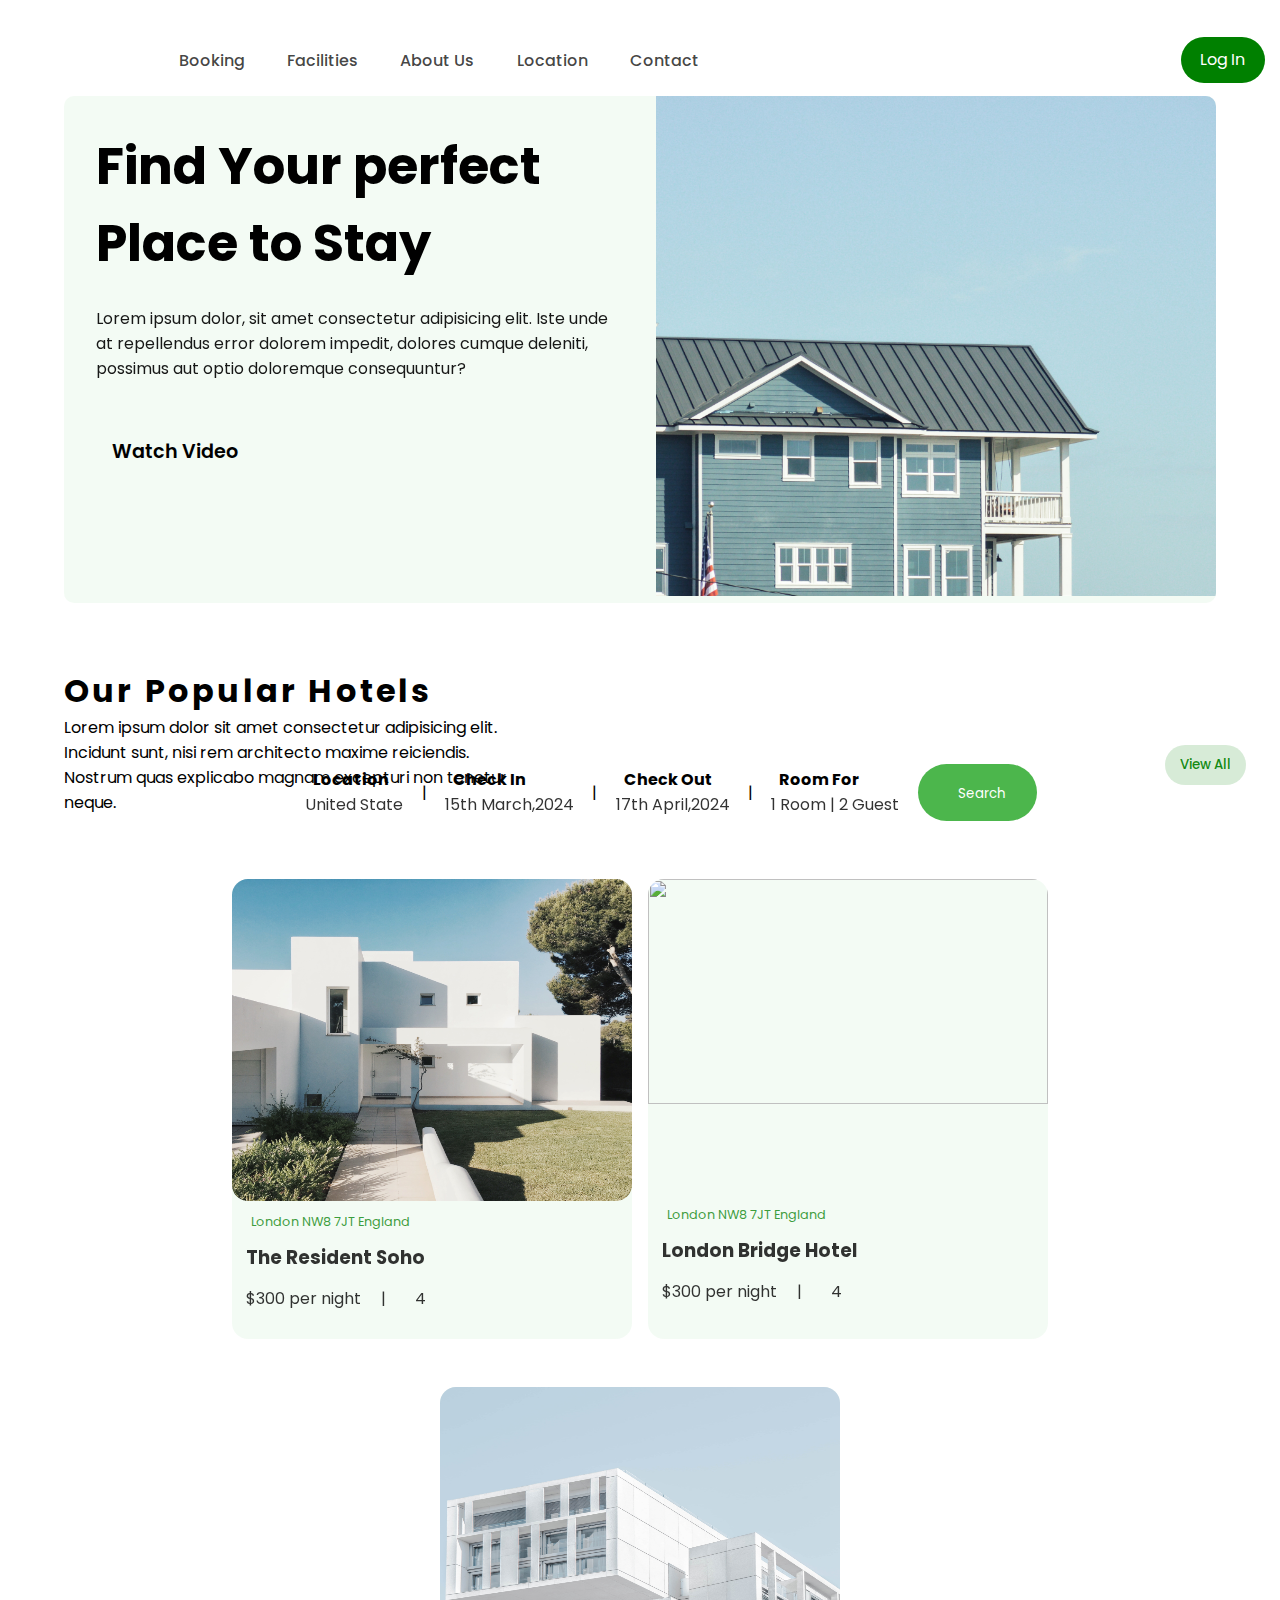
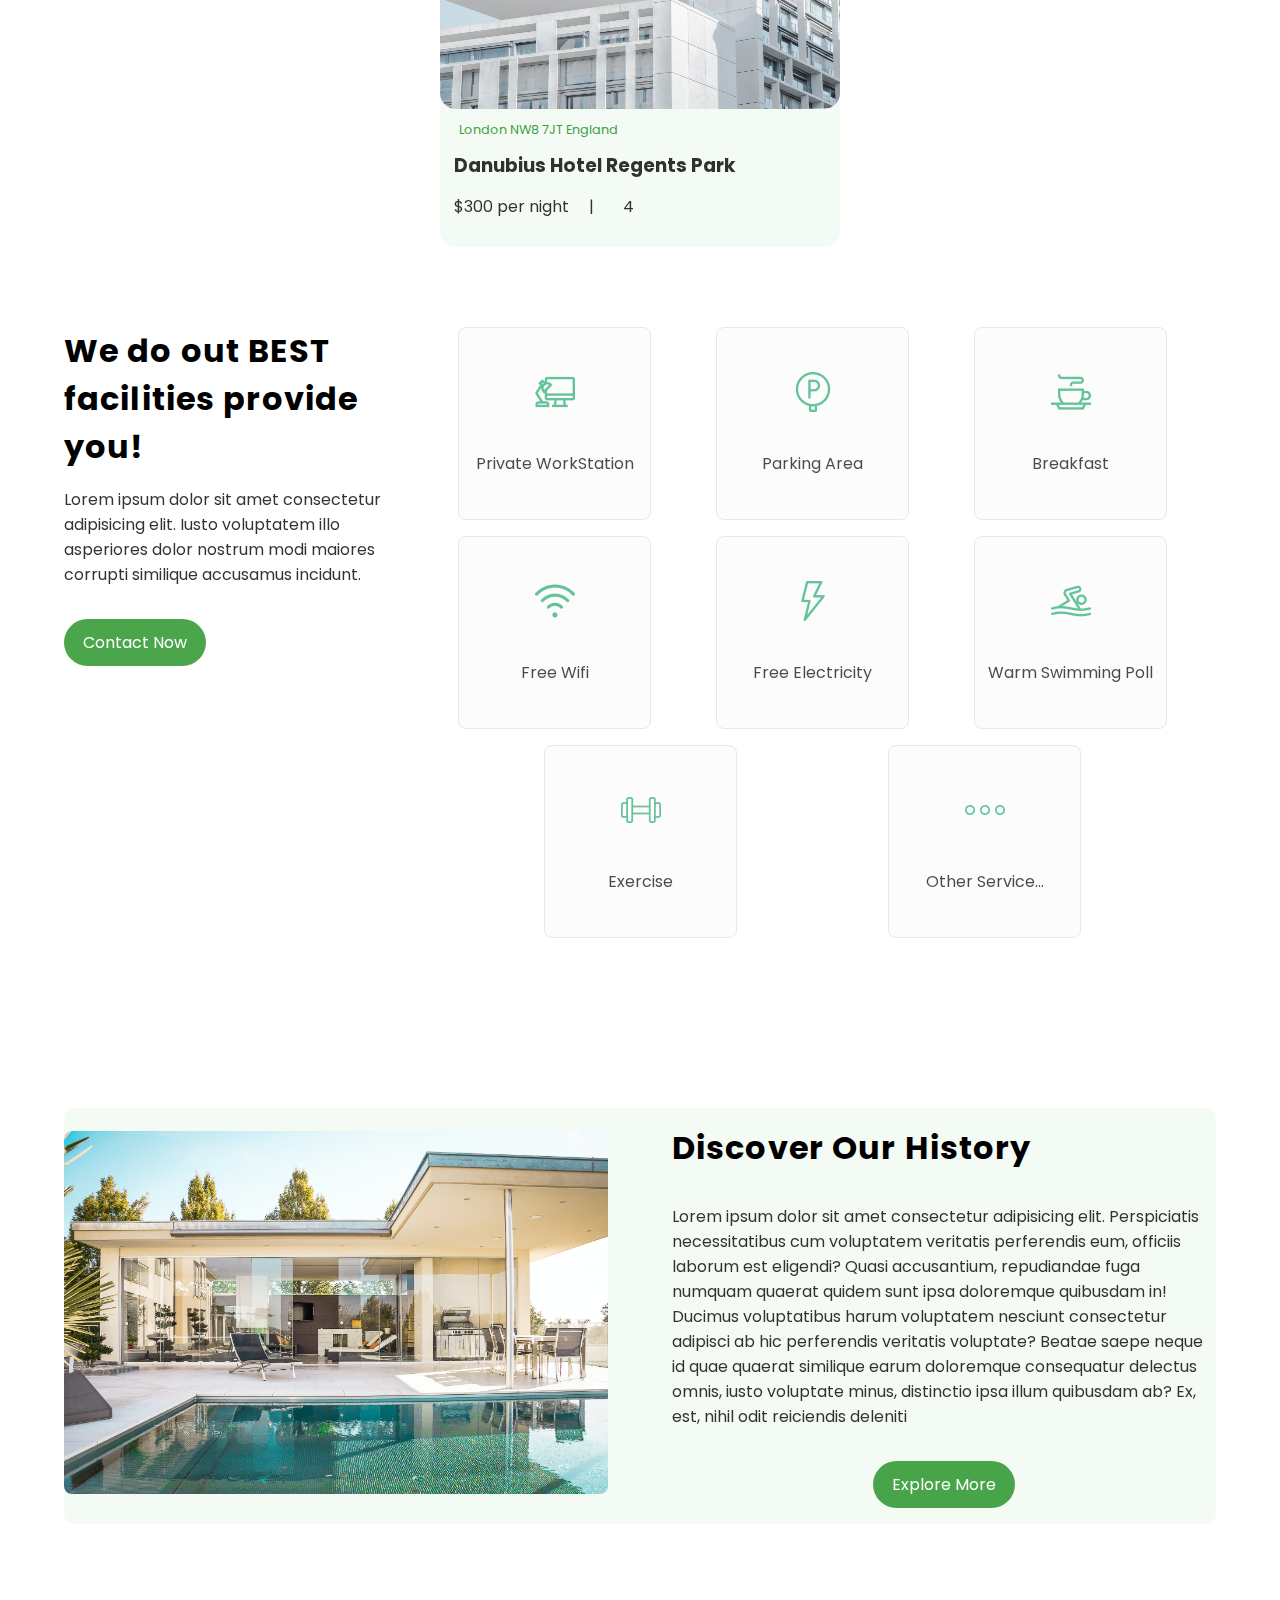
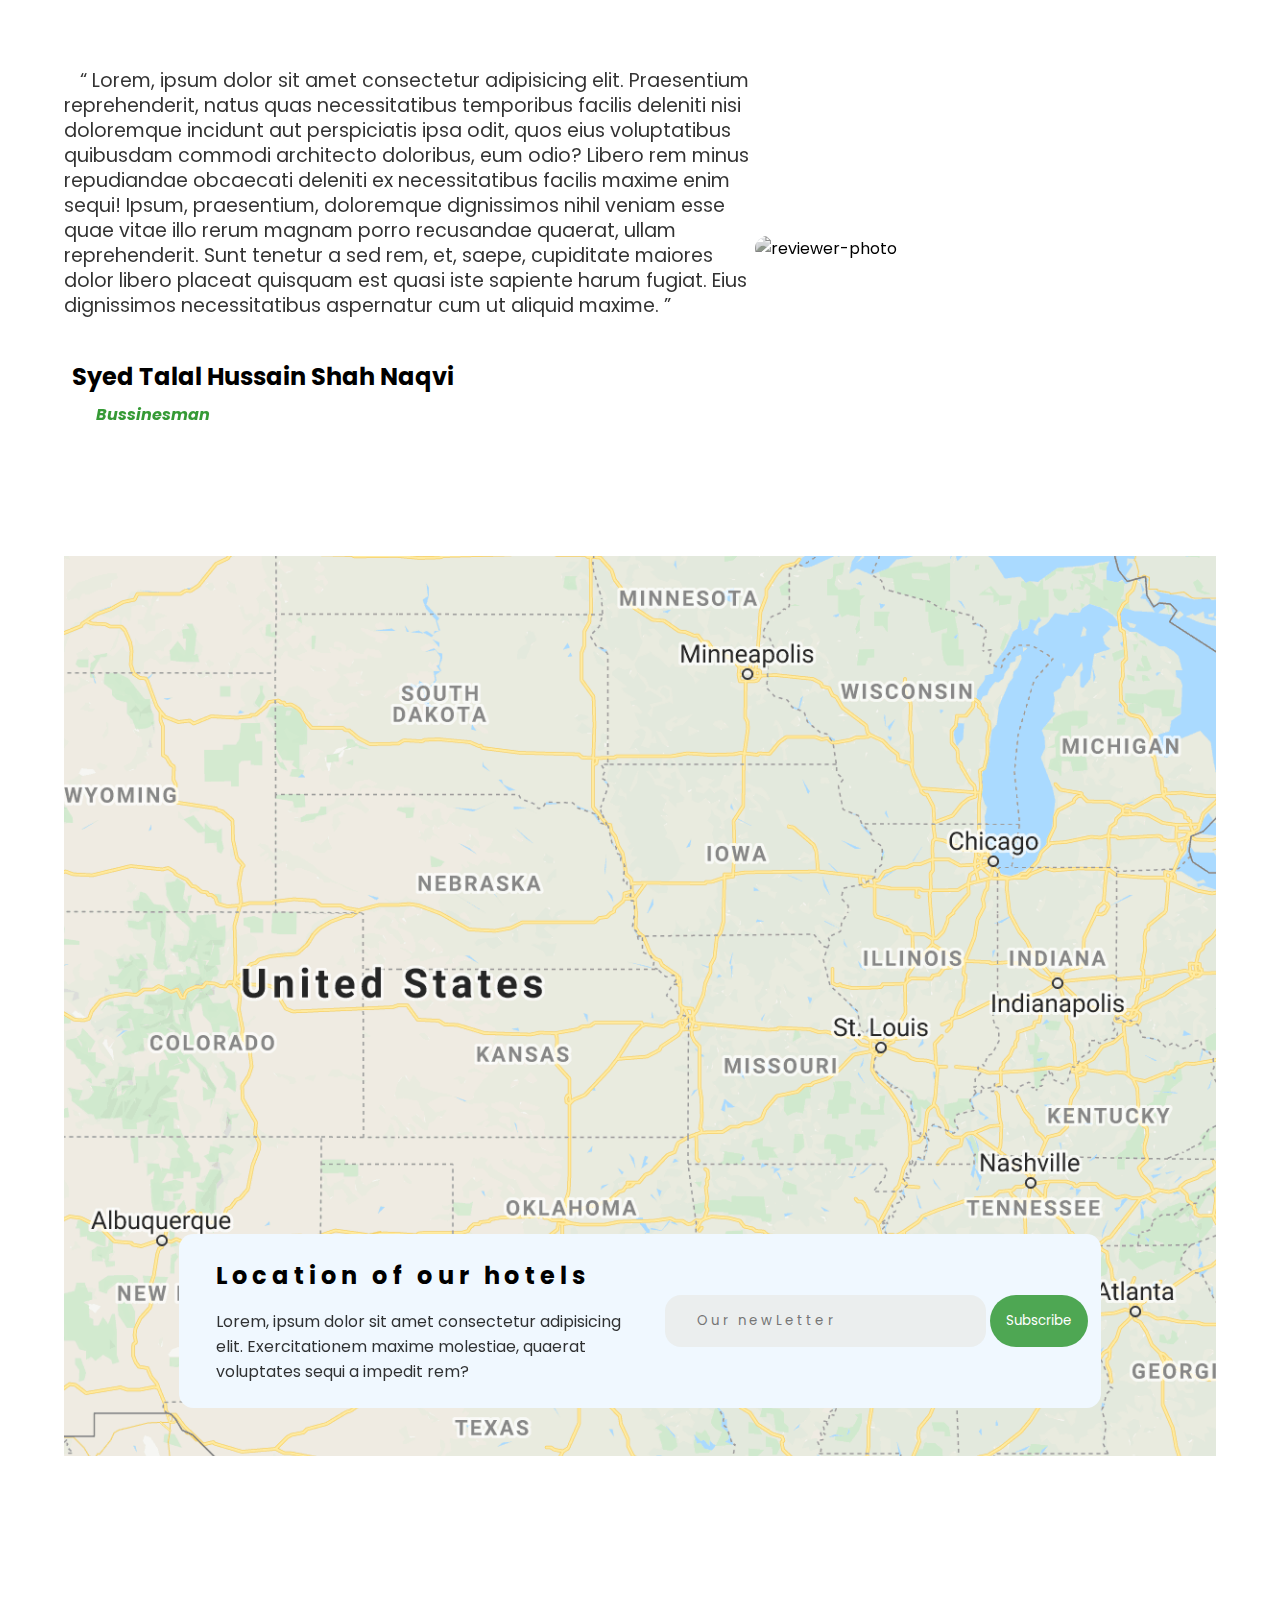
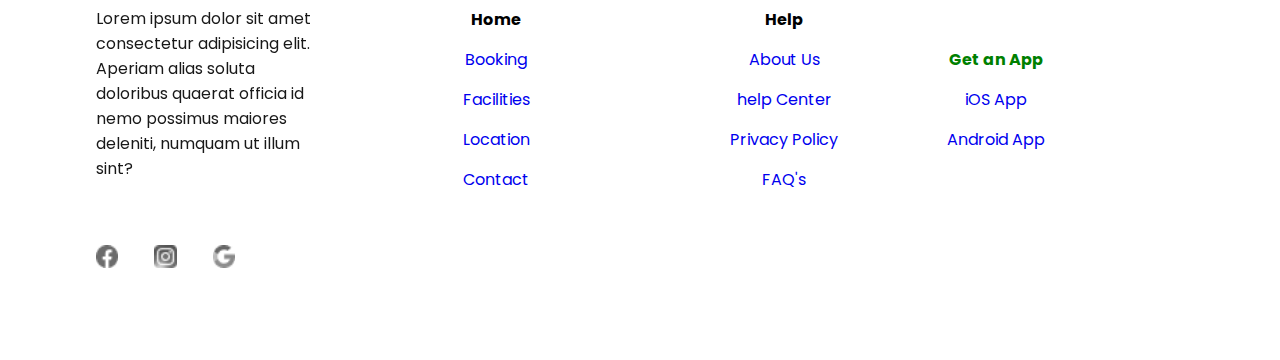
==== index.html @ 981cc082 "Front-End of Hotel Booking Site" ====
<!DOCTYPE html>
<html lang="en">
  <head>
    <meta charset="UTF-8" />
    <meta name="viewport" content="width=device-width, initial-scale=1.0" />
    <title>Hotel Booking</title>
    <!-- css style sheet  -->
    <link rel="stylesheet" href="./style.css" />
    <!-- Font Awesome icons  -->
    <link
      rel="stylesheet"
      href="https://cdnjs.cloudflare.com/ajax/libs/font-awesome/6.5.1/css/all.min.css"
      integrity="sha512-DTOQO9RWCH3ppGqcWaEA1BIZOC6xxalwEsw9c2QQeAIftl+Vegovlnee1c9QX4TctnWMn13TZye+giMm8e2LwA=="
      crossorigin="anonymous"
      referrerpolicy="no-referrer"
    />
    <!-- google font  -->
    <style>
      @import url("https://fonts.googleapis.com/css2?family=Poppins:ital,wght@0,300;0,400;0,500;0,600;1,300;1,400;1,500;1,600&display=swap");
    </style>
  </head>
  <body>
    <div class="main-container">
      <nav class="Navbar">
        <div class="nav">
          <a href="#" active>Booking</a>
          <a href="hotelListPage.html">Facilities</a>
          <a href="#">About Us</a>
          <a href="#">Location</a>
          <a href="#">Contact</a>
        </div>
        <div class="loginbtn">
          <!-- <button class="login">Login</button> -->
          <a href="./login.html" class="login">Log In</a>
        </div>
      </nav>
      <!-- nav ended  -->
      <!-- main header started -->
      <div class="main-header">
        <div class="main-heading">
          <h1 class="tagline">Find Your perfect Place to Stay</h1>
          <p>
            Lorem ipsum dolor, sit amet consectetur adipisicing elit. Iste unde
            at repellendus error dolorem impedit, dolores cumque deleniti,
            possimus aut optio doloremque consequuntur?
          </p>
          <button class="watchBtn">
            <i class="fa fa-play-circle" aria-hidden="true"></i>
            Watch Video
          </button>
        </div>

        <div class="main-img">
          <img src="./images/header-bg.jpeg" alt="Main-header-image" />
        </div>
      </div>
      <!-- main header ended  -->
      <div class="searchBtn">
        <div class="location">
          <h4>
            <i class="fa fa-map-marker" aria-hidden="true"></i>
            Location
          </h4>

          <p>United State</p>
        </div>
        |
        <div class="checkIn">
          <h4>
            <i class="fa fa-calendar-plus-o" aria-hidden="true"></i>

            Check In
          </h4>

          <p>15th March,2024</p>
        </div>
        |
        <div class="checkOut">
          <h4>
            <i class="fa fa-clock-o" aria-hidden="true"></i>

            Check Out
          </h4>

          <p>17th April,2024</p>
        </div>
        |
        <div class="roomFor">
          <h4>
            <i class="fa fa-user" aria-hidden="true"></i>

            Room For
          </h4>

          <p>1 Room | 2 Guest</p>
        </div>
        <div>
          <button class="search">
            <i class="fa fa-search" aria-hidden="true"></i>
            Search
          </button>
        </div>
        <!-- <button class="search">Search</button> -->
      </div>

      <!-- main-section ended  -->

      <div class="hotel-section">
        <div>
          <h3 class="HS-heading">Our Popular Hotels</h3>
        </div>
        <!-- section 1 -->
        <div class="section-1">
          <p class="para">
            Lorem ipsum dolor sit amet consectetur adipisicing elit. Incidunt
            sunt, nisi rem architecto maxime reiciendis. Nostrum quas explicabo
            magnam excepturi non tenetur neque.
          </p>
          <button class="viewAll">View All</button>
        </div>

        <!-- cards  -->
        <div class="cards">
          <div class="card">
            <img src="./images/h1.jpeg" alt="" />
            <a href="#">London NW8 7JT England</a>
            <div class="card-title">
              <h3>The Resident Soho</h3>
            </div>
            <div class="rates">
              <p>
                $300 per night &nbsp;&nbsp;&nbsp;&nbsp;|&nbsp;&nbsp;<span
                  class="fa fa-star checked"
                ></span>
                <span class="fa fa-star checked"></span>
                <span class="fa fa-star checked"></span>
                <span class="fa fa-star checked"></span>
                <span class="fa fa-star"></span>&nbsp;4
              </p>
            </div>
          </div>

          <div class="card">
            <img src="./images/h2.jpeg" alt="" />
            <a href="#">London NW8 7JT England</a>
            <div class="card-title">
              <h3>London Bridge Hotel</h3>
            </div>
            <div class="rates">
              <p>
                $300 per night &nbsp;&nbsp;&nbsp;&nbsp;|&nbsp;&nbsp;<span
                  class="fa fa-star checked"
                ></span>
                <span class="fa fa-star checked"></span>
                <span class="fa fa-star checked"></span>
                <span class="fa fa-star checked"></span>
                <span class="fa fa-star"></span> &nbsp;4
              </p>
            </div>
          </div>

          <div class="card">
            <img src="./images/h3.jpeg" alt="" />
            <a href="#">London NW8 7JT England</a>
            <div class="card-title">
              <h3>Danubius Hotel Regents Park</h3>
            </div>
            <div class="rates">
              <p>
                $300 per night &nbsp;&nbsp;&nbsp;&nbsp;|&nbsp;&nbsp;<span
                  class="fa fa-star checked"
                ></span>
                <span class="fa fa-star checked"></span>
                <span class="fa fa-star checked"></span>
                <span class="fa fa-star checked"></span>
                <span class="fa fa-star"></span> &nbsp;4
              </p>
            </div>
          </div>

          <!-- cards ended  -->
        </div>
        <!-- hostel-section ended  -->
      </div>

      <!-- service section started  -->
      <div class="facilities-section">
        <div class="info-section">
          <div class="info-heading">
            <h3>We do out BEST facilities provide you!</h3>
            <p>
              Lorem ipsum dolor sit amet consectetur adipisicing elit. Iusto
              voluptatem illo asperiores dolor nostrum modi maiores corrupti
              similique accusamus incidunt.
            </p>
          </div>
          <div>
            <button class="contact-btn login">Contact Now</button>
          </div>
        </div>
        <div class="facilities">
          <!-- cards  -->
          <div class="facility-card">
            <div class="facilities-img">
              <img src="./images/workspace 1.png" alt="workStation" />
            </div>
            <div class="facilities-title">
              <p>Private WorkStation</p>
            </div>
          </div>
          <!-- card ended  -->
          <!-- cards  -->
          <div class="facility-card">
            <div class="facilities-img">
              <img src="./images/parking-area (1) 1.png" alt="Parking Area" />
            </div>
            <div class="facilities-title">
              <p>Parking Area</p>
            </div>
          </div>
          <!-- card ended  -->

          <!-- cards  -->
          <div class="facility-card">
            <div class="facilities-img">
              <img src="./images/cappuccino 1.png" alt="BreakFast" />
            </div>
            <div class="facilities-title">
              <p>Breakfast</p>
            </div>
          </div>
          <!-- card ended  -->

          <!-- cards  -->
          <div class="facility-card">
            <div class="facilities-img">
              <img src="./images/wifi (2) 1.png" alt="wifi" />
            </div>
            <div class="facilities-title">
              <p>Free Wifi</p>
            </div>
          </div>
          <!-- card ended  -->

          <!-- cards  -->
          <div class="facility-card">
            <div class="facilities-img">
              <img src="./images/flash (1) 1.png" alt="Free Electricity" />
            </div>
            <div class="facilities-title">
              <p>Free Electricity</p>
            </div>
          </div>
          <!-- card ended  -->

          <!-- cards  -->
          <div class="facility-card">
            <div class="facilities-img">
              <img src="./images/swimmer 1.png" alt="Swimming Poll" />
            </div>
            <div class="facilities-title">
              <p>Warm Swimming Poll</p>
            </div>
          </div>
          <!-- card ended  -->

          <!-- cards  -->
          <div class="facility-card">
            <div class="facilities-img">
              <img src="./images/dumbell 1.png" alt="Exercise" />
            </div>
            <div class="facilities-title">
              <p>Exercise</p>
            </div>
          </div>
          <!-- card ended  -->

          <!-- cards  -->
          <div class="facility-card">
            <div class="facilities-img">
              <img src="./images/ellipsis 1.png" alt="Other" />
            </div>
            <div class="facilities-title">
              <p>Other Service...</p>
            </div>
          </div>
          <!-- card ended  -->
        </div>
        <!-- facilities section ended  -->
      </div>

      <!-- about section started  -->

      <div class="about-section">
        <div class="img-section">
          <img src="./images/about-section.jpeg" alt="About-section Image" />
        </div>
        <div class="about-info">
          <div class="info-heading">
            <h3>Discover Our History</h3>
          </div>
          <div class="info-para">
            <p>
              Lorem ipsum dolor sit amet consectetur adipisicing elit.
              Perspiciatis necessitatibus cum voluptatem veritatis perferendis
              eum, officiis laborum est eligendi? Quasi accusantium, repudiandae
              fuga numquam quaerat quidem sunt ipsa doloremque quibusdam in!
              Ducimus voluptatibus harum voluptatem nesciunt consectetur
              adipisci ab hic perferendis veritatis voluptate? Beatae saepe
              neque id quae quaerat similique earum doloremque consequatur
              delectus omnis, iusto voluptate minus, distinctio ipsa illum
              quibusdam ab? Ex, est, nihil odit reiciendis deleniti
            </p>
          </div>
          <div class="button-section">
            <button class="exploreBtn login">Explore More</button>
          </div>
        </div>
        <!-- about sectio ended  -->
      </div>

      <!-- reviews section  -->
      <div class="review-section">
        <div class="review-info">
          <div class="reviews">
            <q>
              Lorem, ipsum dolor sit amet consectetur adipisicing elit.
              Praesentium reprehenderit, natus quas necessitatibus temporibus
              facilis deleniti nisi doloremque incidunt aut perspiciatis ipsa
              odit, quos eius voluptatibus quibusdam commodi architecto
              doloribus, eum odio? Libero rem minus repudiandae obcaecati
              deleniti ex necessitatibus facilis maxime enim sequi! Ipsum,
              praesentium, doloremque dignissimos nihil veniam esse quae vitae
              illo rerum magnam porro recusandae quaerat, ullam reprehenderit.
              Sunt tenetur a sed rem, et, saepe, cupiditate maiores dolor libero
              placeat quisquam est quasi iste sapiente harum fugiat. Eius
              dignissimos necessitatibus aspernatur cum ut aliquid maxime.
            </q>
            <h2 class="name">Syed Talal Hussain Shah Naqvi</h2>
            <i class="profession">Bussinesman</i>
          </div>
        </div>
        <div class="reviewer-photo">
          <img src="./images/testimo....jpeg" alt="reviewer-photo" />
        </div>
        <!-- review section ended  -->
      </div>

      <!-- news letter + map section started  -->
      <div class="newLetter-section">
        <div class="hotelLocation">
          <div class="location-info">
            <h2>Location of our hotels</h2>
            <p>
              Lorem, ipsum dolor sit amet consectetur adipisicing elit.
              Exercitationem maxime molestiae, quaerat voluptates sequi a
              impedit rem?
            </p>
          </div>
          <div class="newLetter">
            <div class="SubscribeBtn">
              <input
                type="text"
                name="newletter"
                id="newletter"
                placeholder="Our newLetter"
              />
              <button class="subBtn">Subscribe</button>
            </div>
          </div>
        </div>
        <!-- new letter section ended  -->
      </div>

      <!-- footer section started  -->
      <div class="footer-section">
        <div class="ft-sec1">
          <p>
            Lorem ipsum dolor sit amet consectetur adipisicing elit. Aperiam
            alias soluta doloribus quaerat officia id nemo possimus maiores
            deleniti, numquam ut illum sint?
          </p>
          <div class="icons">
            <img src="./images/Group 23.png" alt="Facebook" />
            <img src="./images/Group 24.png" alt="Instagram" />
            <img src="./images/search 1.png" alt="Google" />
          </div>
        </div>
        <div class="ft-sec2">
          <div class="navlink">
            <h4>Home</h4>
            <ul>
              <li>
                <a href="#">Booking</a>
              </li>
              <li>
                <a href="#">Facilities</a>
              </li>
              <li>
                <a href="#">Location</a>
              </li>
              <a href="#">Contact</a>
              <li></li>
            </ul>
          </div>
        </div>
        <div class="ft-sec3">
          <div class="help">
            <h4>Help</h4>
            <ul>
              <li>
                <a href="#">About Us</a>
              </li>
              <li>
                <a href="#">help Center</a>
              </li>
              <li>
                <a href="#">Privacy Policy</a>
              </li>
              <li>
                <a href="#">FAQ's</a>
              </li>
            </ul>
          </div>
        </div>
        <div class="ft-sec4">
          <div class="app">
            <h4>Get an App</h4>
            <ul>
              <li><a href="#">iOS App</a></li>
              <li></li>
              <li>
                <a href="#">Android App</a>
              </li>
            </ul>
          </div>
        </div>

        <!-- Footer Ended  -->
      </div>


    </div>
  </body>
</html>
---- style.css ----
* {
    padding: 0%;
    margin: 0%;
    box-sizing: border-box;
    font-family: Poppins, sans-serif;
}

a {
    text-decoration: none;
    padding: 1rem 1.2rem;
}

i {
    color: rgba(0, 128, 0, 0.877);
    padding-right: 0.5rem;
}

.Navbar {
    width: 100%;
    height: 40px;
    display: flex;
    justify-content: space-around;
    align-items: center;
    margin-top: 40px;
}

.nav a {
    color: rgba(0, 0, 0, 0.74);
    cursor: pointer;
    font-weight: 500;
}

.nav a:hover {
    color: black;
}

.nav a:active {
    color: rgba(0, 128, 0, 0.799);
}

/* login button  */

.loginbtn {
    position: relative;
    left: 144px;
}

.login {
    color: white;
    border: transparent;
    border-radius: 3rem;
    background-color: green;
    padding: 0.7rem 1.2rem;
    cursor: pointer;
    font-size: 1rem;
    transition: 1s ease-in-out;
}


.login:hover {
    background-color: transparent;
    border: 3px solid green;
    color: black;
    font-weight: 500;
}

/* Main header  */

.main-header {
    display: flex;
    justify-content: center;
    align-items: flex-start;
    width: 90%;
    /* height: 656px; */
    background-color: rgba(203, 237, 208, 0.226);
    margin: 1rem;
    position: relative;
    left: 3rem;
    overflow: hidden;
    border-radius: 10px;
}

.main-heading {
    width: 50%;
    margin-top: 1rem;
}

.main-heading p {
    font-size: 1rem;
    padding: 0.5rem 2rem;
    opacity: 0.9;


}

.tagline {
    font-size: 3.2rem;
    padding: 1rem 2rem;
}

.watchBtn {
    background-color: transparent;
    font-size: 1.2rem;
    font-weight: 600;
    border: none;
    padding: 1rem 2rem;
    position: relative;
    top: 2rem;
    cursor: pointer;
}

.watchBtn i {
    color: rgba(0, 128, 0, 0.826);
    padding-right: 1rem;

}

.main-img {
    width: 50%;
}

.main-img img {
    /* width: 500px; */
    height: 500px;
    border-radius: 10px;
    padding-left: 1rem;

}

/* Search button portion  */
.searchBtn {
    width: 60%;
    height: 5.5rem;
    display: flex;
    justify-content: space-evenly;
    align-items: center;
    background-color: rgba(255, 255, 255, 0.911);
    position: absolute;
    bottom: 4rem;
    border: none;
    border-radius: 50px;
    left: 287px;
    ;
    /* cursor: pointer; */

}

.searchBtn p {
    opacity: 0.8;
}

.search {
    color: white;
    background-color: rgba(14, 157, 14, 0.742);
    padding: 1rem 2rem;
    border: none;
    border-radius: 3rem;
    cursor: pointer;

}

.search i {
    color: white;
    font-weight: 800;
    font-size: 1rem;
}

/* hotel section started  */


.hotel-section {
    display: flex;
    justify-content: center;
    align-items: flex-start;
    flex-direction: column;
    width: 90%;
    margin-top: 4rem;
    margin-left: 1rem;
    position: relative;
    left: 3rem;

}

.section-1 {
    width: 100%;
    display: flex;
    align-items: center;
    justify-content: flex-start;
    margin-bottom: 2rem;
}

.HS-heading {
    font-size: 2rem;
    letter-spacing: 0.2rem;
}

.para {
    width: 40%;
}

.viewAll {
    color: rgba(0, 128, 0, 0.911);
    background-color: rgba(0, 128, 0, 0.155);
    border: transparent;
    padding: 0.6rem 0.95rem;
    font-weight: 500;
    border-radius: 3rem;
    position: relative;
    left: 40rem;
}


/* cards  */
.cards {
    display: flex;
    justify-content: center;
    align-items: center;
    gap: 1rem;
    flex-wrap: wrap;

}

.card {
    margin-top: 2rem;
    width: 400px;
    height: 460px;
    background-color: rgba(203, 237, 208, 0.226);
    border-radius: 1rem;
}

.card img {
    width: 100%;
    height: 70%;
    border-radius: 1rem;
}

.card a {
    color: rgba(0, 128, 0, 0.767);
    font-size: 0.8rem;

}

.card-title h3 {

    padding: 0.6rem 0.9rem;
    opacity: 0.8;
    cursor: pointer;
}

.rates p {
    padding: 0.3rem 0.9rem;
    opacity: 0.8;
}

.fa {
    font-size: 0.8rem;
    opacity: 0.9;

}

.checked {
    font-size: 0.9rem;
    margin-right: 0.2rem;
    color: orange;
}

/* facilities section  */
.facilities-section {
    display: flex;
    justify-content: center;
    align-items: flex-start;
    flex-wrap: wrap;
    width: 90%;
    margin-top: 5rem;
    margin-left: 1rem;
    position: relative;
    left: 3rem;
}

.info-section {
    width: 30%;
    height: 85vh;
}

.info-heading h3 {
    font-size: 2rem;
    letter-spacing: 0.07rem;
    margin-bottom: 1rem;
}

.info-heading p {
    margin-bottom: 2rem;
    opacity: 0.8;
}

.contact-btn {
    opacity: 0.7;

}

.facilities {
    display: flex;
    justify-content: space-evenly;
    align-items: center;
    flex-wrap: wrap;
    flex: 1;
    gap: 1rem;

}

.facility-card {
    display: flex;
    justify-content: center;
    align-items: center;
    flex-direction: column;
    width: 193px;
    height: 193px;
    background-color: rgba(239, 237, 237, 0.158);
    border: 1px solid rgba(232, 232, 232, 1);
    border-radius: 8px;
    cursor: pointer;
    transition: 0.5s ease-in;

}

.facility-card:hover {
    box-shadow: 12px 12px 5px rgba(232, 232, 232, 1);

}

.facilities-img img {
    opacity: 0.7;
    padding-bottom: 1rem;
    transition: 1s ease-in;
}

.facilities-img img:hover {
    opacity: 1;
    transform: scale(1.2);

}

.facilities-title p {
    opacity: 0.7;
    margin-top: 1rem;
}

.facilities-title p:hover {
    opacity: 1;
}

/* about section started  */
.about-section {
    display: flex;
    justify-content: flex-start;
    align-items: center;
    width: 90%;
    /* height: 520px; */
    background-color: rgba(203, 237, 208, 0.226);
    margin: 1rem;
    position: relative;
    left: 3rem;
    overflow: hidden;
    border-radius: 10px;
    gap: 4rem;
}

.img-section {
    width: 50%;
}

.img-section img {
    width: 100%;
    /* height: 100vh; */
    border-radius: 8px;
}

.about-info {
    width: 50%;
}

.about-info h3 {
    font-size: 2rem;
    letter-spacing: 0.07rem;
    margin-bottom: 2rem;
    padding-top: 1rem;
}

.about-info p {
    opacity: 0.8;
    padding-bottom: 1rem;
}

.button-section {
    display: flex;
    justify-content: center;
    align-items: center;
    margin: 1rem 0rem 1rem;
}

.exploreBtn {
    opacity: 0.7;
}


/* Review Section  */
.review-section {
    display: flex;
    justify-content: flex-start;
    align-items: center;
    width: 90%;
    height: 520px;
    /* background-color: rgba(203, 237, 208, 0.226); */
    margin: 1rem;
    position: relative;
    left: 3rem;
    overflow: hidden;
    border-radius: 10px;
    /* gap: 4rem; */
    top: 3rem;


}

.review-info {
    width: 60%;
}

.reviews q {
    opacity: 0.8;
    font-size: 1.2rem;
    line-height: 1.5rem;
    text-align: justify;
    padding: 1rem;


}

.name {
    margin-top: 2rem;
    padding: 0.5rem;

}

.profession {
    padding-left: 2em;
    font-weight: 700;
    opacity: 0.9;
}

.reviewer-photo {
    width: 40%;
}

.reviewer-photo img {
    width: 100%;
    border-radius: 1rem;
    cursor: pointer;
    filter: grayscale(90%);
    transition: 1s ease-in;
}

.reviewer-photo img:hover {
    /* width: 80%; */
    filter: grayscale(0%);
    transform: scale(1.05);
    box-shadow: 4px 4px 10px #6c6b6b93;
}

/* review section ended  */
.newLetter-section {
    display: flex;
    justify-content: center;
    align-items: flex-end;
    width: 90%;
    height: 100vh;
    background-image: url(./images/map.png);
    background-size: cover;
    background-repeat: no-repeat;
    margin: 1rem;
    position: relative;
    left: 3rem;
    top: 5rem;
    padding-bottom: 3rem;

}

.hotelLocation {
    display: flex;
    justify-content: space-evenly;
    align-items: center;
    background-color: rgb(240, 248, 255);
    color: black;
    width: 80%;
    border-radius: 0.9rem;
    /* height: 30vh; */
    /* position: relative;
    bottom: -3rem; */
}

.location-info {
    display: flex;
    /* padding: 1rem 0rem 0rem 2rem; */
    padding: 1.5rem;
    flex-direction: column;
    width: 50%;
}

.location-info h2 {
    letter-spacing: 0.3rem;
    padding-bottom: 1rem;
}

.location-info p {
    opacity: 0.8;
}

.SubscribeBtn input {
    padding: 1rem 2rem 1rem 2rem;
    border: transparent;
    cursor: pointer;
    border-radius: 1rem;
    background-color: rgba(234, 237, 237, 0.954);
    letter-spacing: 0.2rem;


}

.subBtn {
    padding: 1rem;
    border: transparent;
    border-radius: 3rem;
    background-color: rgba(0, 128, 0, 0.676);
    color: white;
    cursor: pointer;

}

/* footer-section started */
.footer-section {
    display: flex;
    justify-content: flex-start;
    align-items: center;
    width: 90%;
    height: 520px;
    /* background-color: rgba(203, 237, 208, 0.226); */
    margin: 1rem;
    position: relative;
    left: 3rem;
    overflow: hidden;
    border-radius: 10px;
    /* gap: 4rem; */
    top: 3rem;
}

/* ul li{
    list-style: none;
} */


.footer-section ul li {
    list-style: none;
    /* opacity: 0.8; */
}

.footer-section ul li {
    color: green;
}

.ft-sec1 {
    width: 25%;
    margin-top: 4rem;
    padding-top: 1rem;
}

.ft-sec1 p {
    padding: 2rem;
    opacity: 0.9;
}

.icons {
    padding: 2rem;
    letter-spacing: 2rem;

}

.icons img {
    width: 10%;
    cursor: pointer;
    filter: grayscale(1);
    transition: 0.3s ease-in-out;


}

.icons img:hover {
    filter: grayscale(0);
}


.ft-sec2 {
    width: 25%;
}

.navlink {

    text-align: center;
    line-height: 2.5rem;


}

.ft-sec3 {
    width: 25%;
}

.help {
    text-align: center;
    line-height: 2.5rem;

}

.app {
    text-align: center;
    line-height: 2.5rem;
    color: green;

}


/* login Css  */
.loginForm {
    display: flex;
    justify-content: flex-start;
    align-items: center;
    position: relative;
    flex-direction: column;
    left: 415px;
    top: 4rem;
    padding: 3rem;
    width: 614px;
    height: 563px;
    /* border: 2px solid black; */

}

.heading {
    padding-bottom: 1.5rem;
}

.input-sec {
    display: flex;
    flex-direction: column;
    justify-content: flex-start;
}

.input-sec label {
    padding-bottom: 1rem;
    padding-top: 1rem;

}

.input-sec input {
    padding: 0.5rem 0.6rem;
    border: 1px solid rgba(0, 128, 0, 0.621);
    border-radius: 6px;

}

.btn {
    padding-top: 1rem;
    padding-bottom: 1rem;
}

.btn p {
    opacity: 0.6;
    padding-top: 1rem;
}

.loginBtn {
    width: 100%;
    padding: 0.5rem 1rem 0.5rem 1rem;
    color: white;
    background-color: rgba(0, 128, 0, 0.573);
    border-radius: 0.3rem;
    border: transparent;
    cursor: pointer;
    font-size: 1rem;
    font-weight: 550;
}

.loginBtn:hover {
    background-color: rgba(0, 128, 0, 0.71);

}

/* sign up css */
.gmailLoginBtn {
    margin-top: 1rem;
    width: 100%;
    padding: 0.7rem;
    color: rgba(21, 112, 239, 1);
    font-weight: 700;
    background-color: rgba(209, 233, 255, 1);
    border: transparent;
    border-radius: 10px;
    cursor: pointer;
    opacity: 0.8;
    line-height: 5px;
}
.gmailLoginBtn:hover{
    background-color: rgb(185, 218, 249);
    

}
.gmailLoginBtn img{
   position: relative;
   right: 0.5rem;
   top: 0.18rem;
}

/* HostelList page styling  */
.hotelslist-section{

    display: flex;
    justify-content: center;
    align-items: center;
    gap: 1.2rem;
    flex-wrap: wrap;
    position: relative;
    top: 5rem;

}
.hotel-card{
    margin-top: 2rem;
    width: 391px;
    height: 454px;
    /* background-color: rgba(203, 237, 208, 0.226); */
    border-radius: 1rem 0rem 0rem;
    cursor: pointer;
    box-shadow: 4px 4px 10px #6c6b6b93;

    /* opacity: 0.7; */
}
.hotel-img img{
    width: 100%;
    border-radius: 0.3rem;
}

.hotel-title{
    display:flex;
    justify-content: space-around;
    align-items: center;
}
.hotel-title .hotel-name{
    color: rgba(36, 171, 112, 1);

}
.bookNow-link{
    margin-top: 0.3rem; 
}
.bookNow-link .bookNowLink{
    padding: 0.6rem;
    font-weight: 600;
    background-color:rgba(47, 170, 117, 0.945); 
    font-size: 0.8rem;
    color: white;
    transition: 0.5s ease-in-out;
    border: 1px solid white;
    

}
.bookNow-link .bookNowLink:hover{
    background-color:rgb(46, 122, 89); 

}

.hotel-describtion{
    margin-top: 1rem;
    padding: 0.6rem;
}
.hotel-describtion p{
    opacity: 0.9;
    font-weight: 500;
}

/* see more  */
.seeMoreBtn{
    width: 100%;
    display: flex;
    justify-content: center;
    align-items: center;
    position: relative;
    top: 10rem;
}
.seeMore{
    padding-left: 2rem;
    padding-right: 2rem;
    cursor: pointer;
}
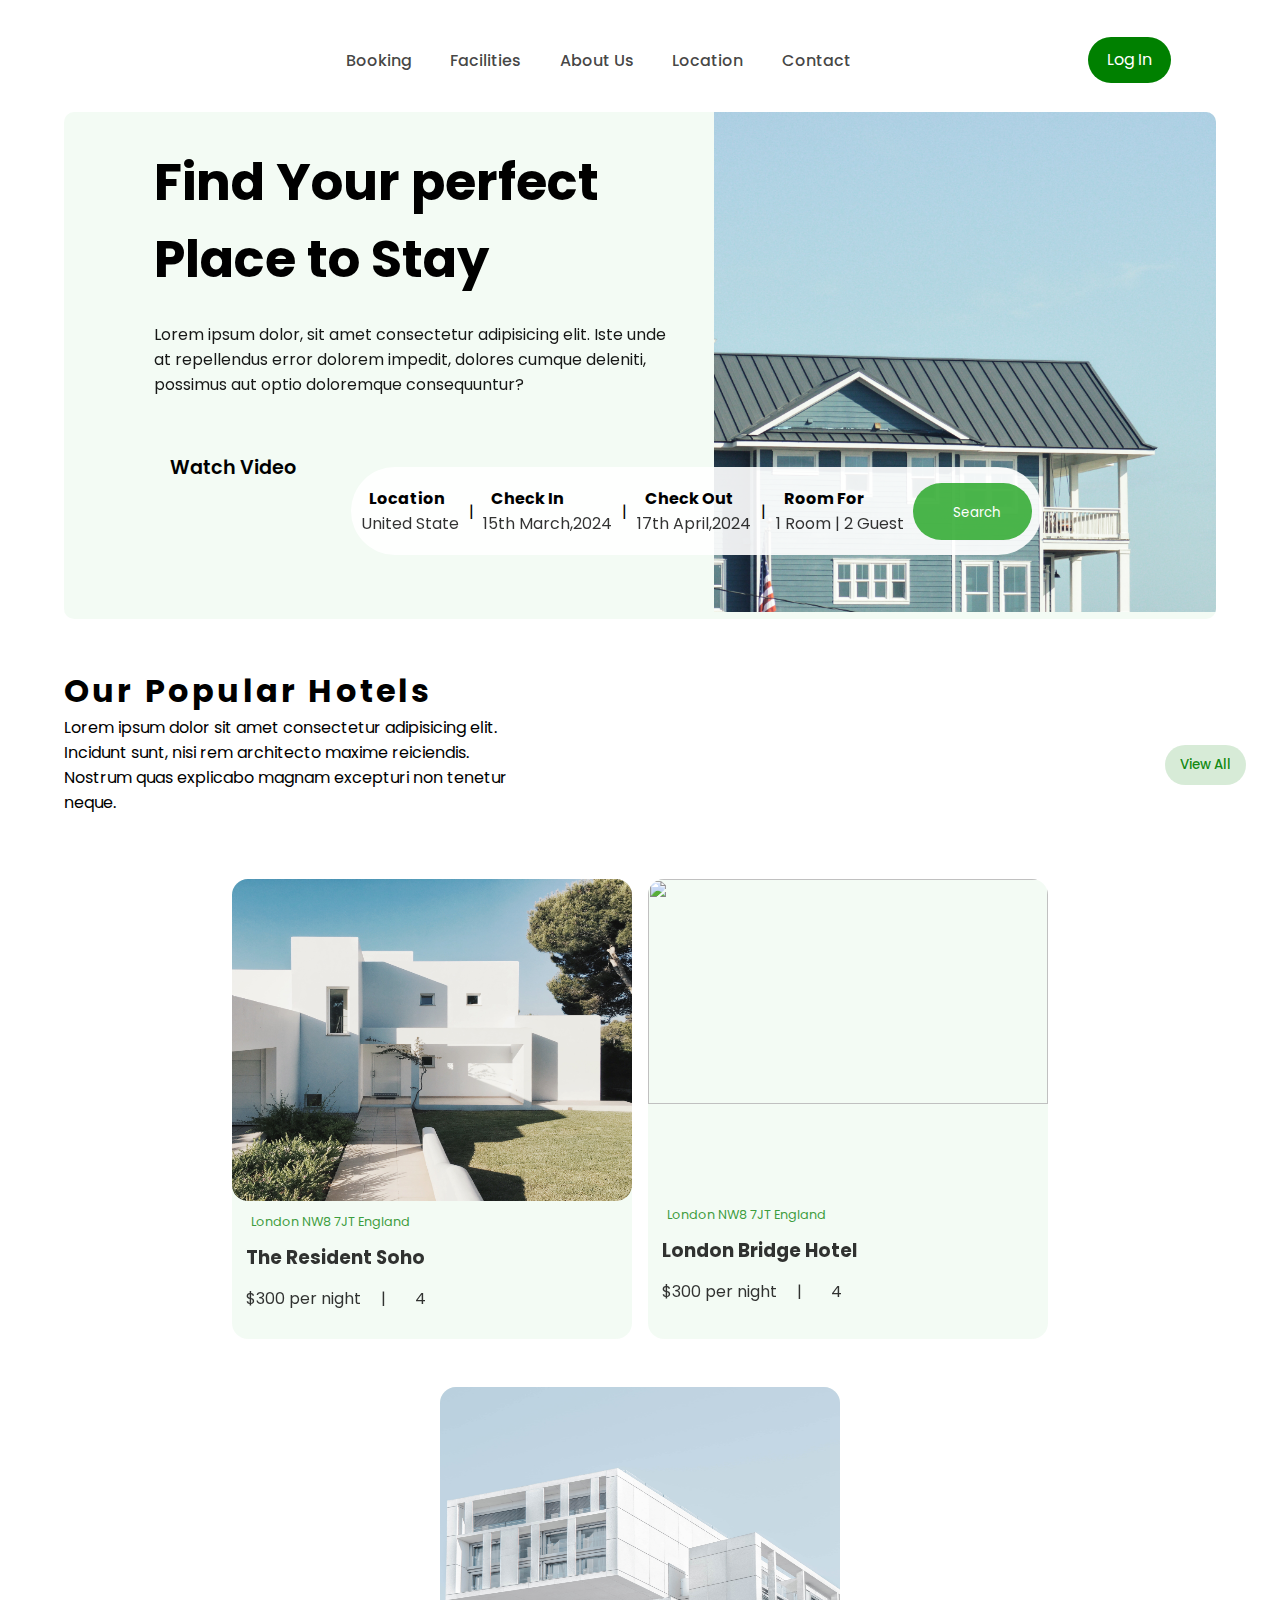
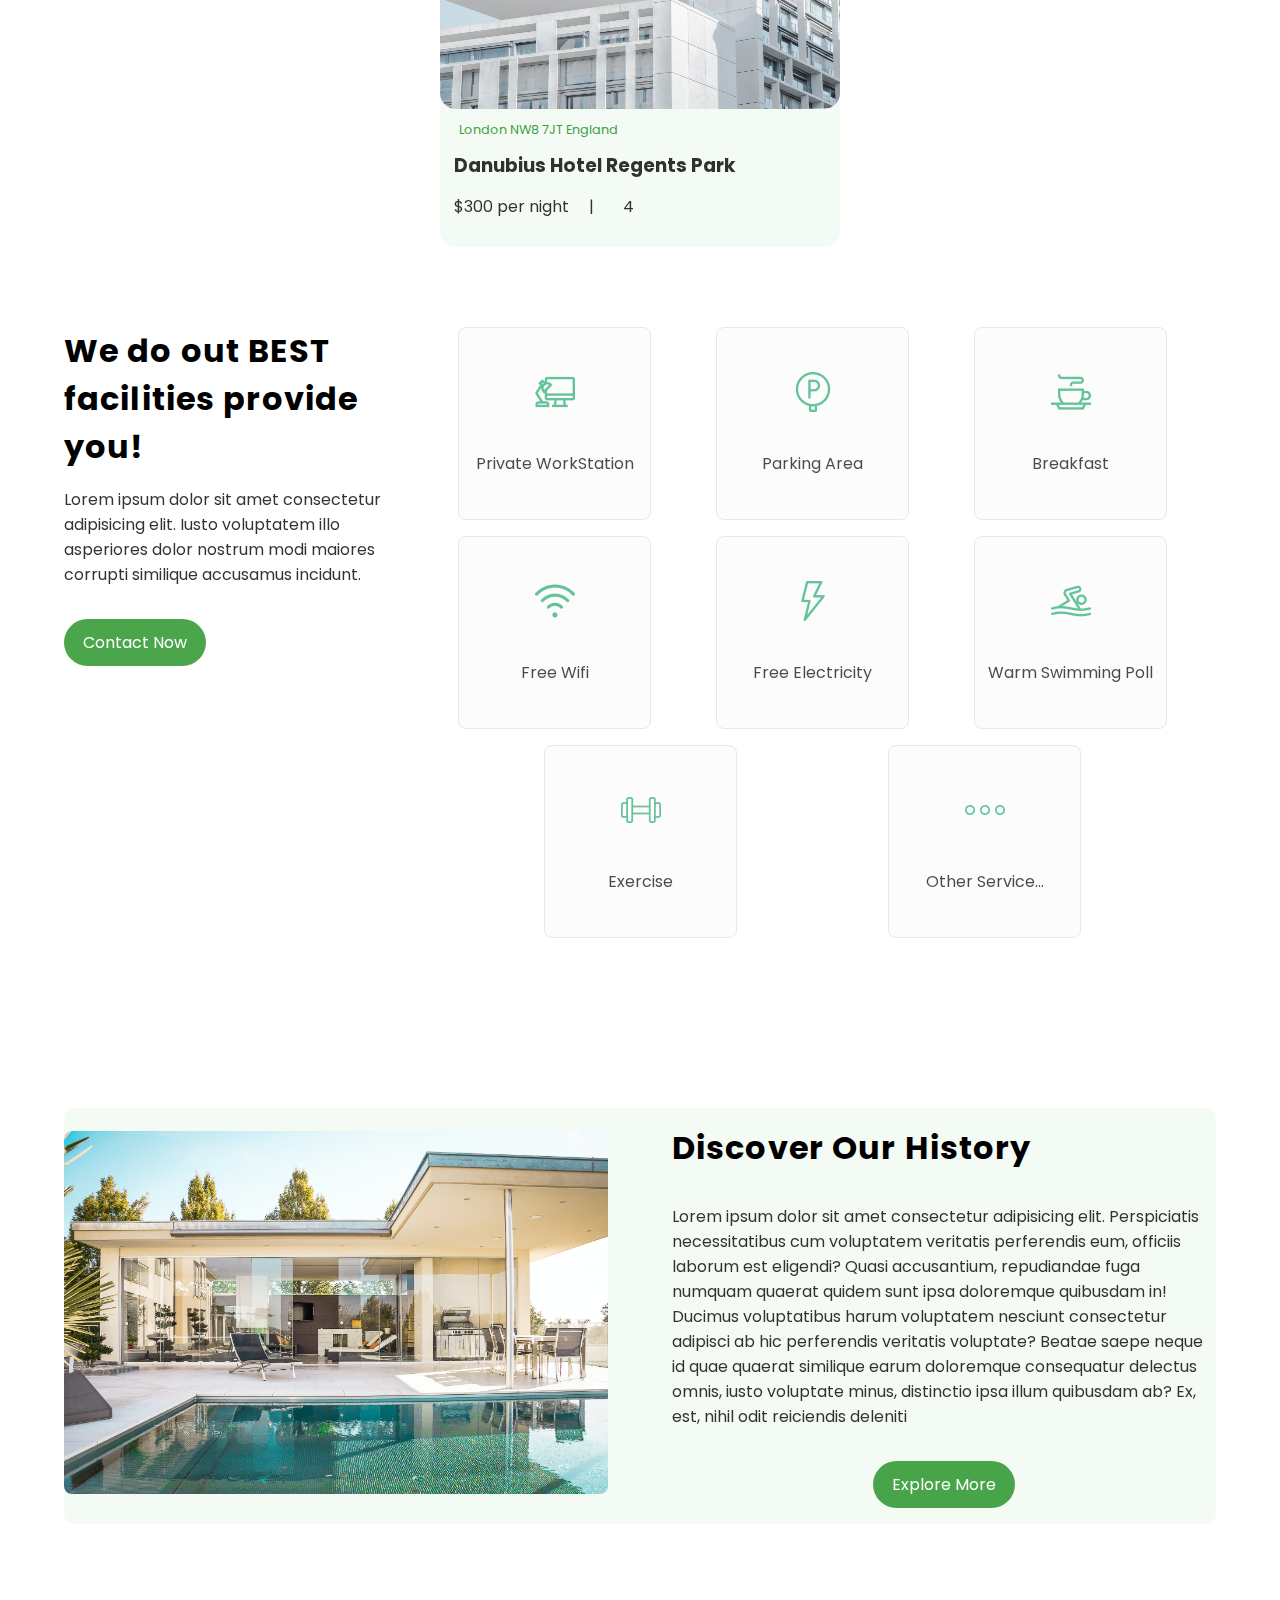
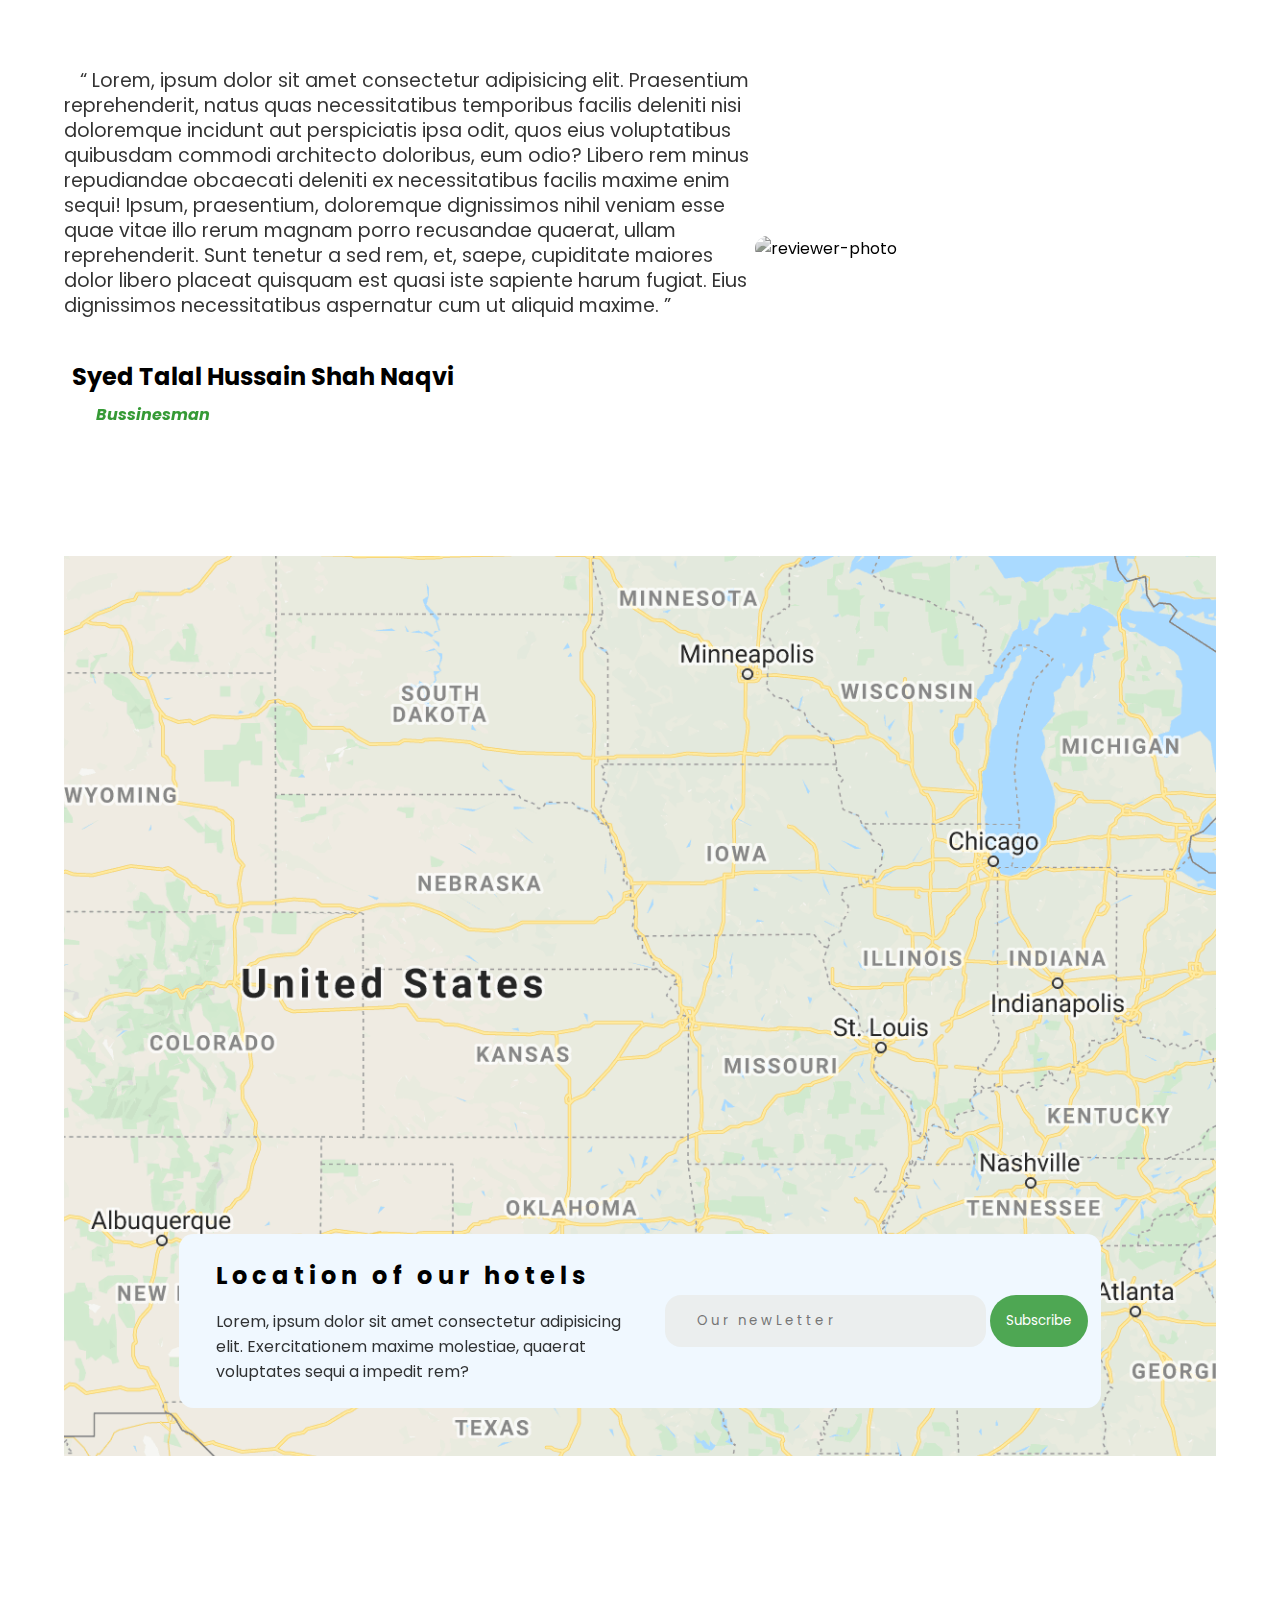
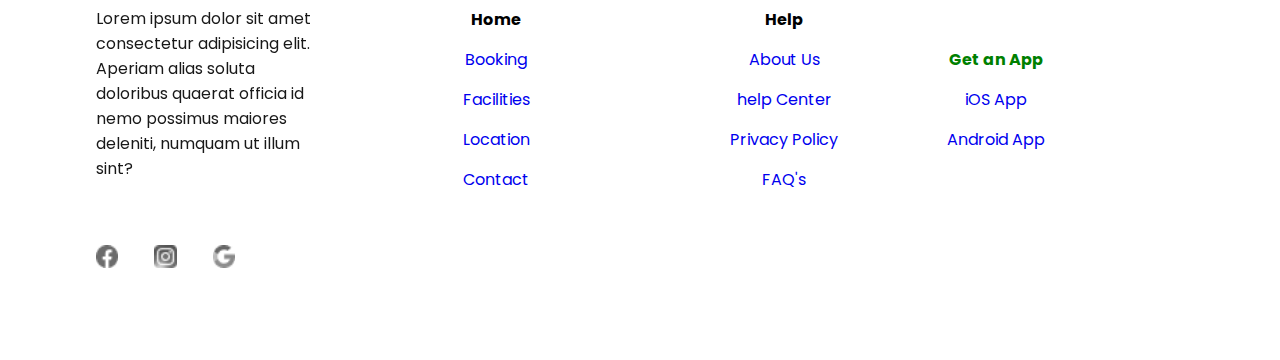
==== commit 1508dc16: "Add a toggle Btn functionailty on phone screen" ====
--- a/index.html
+++ b/index.html
@@ -4,8 +4,12 @@
     <meta charset="UTF-8" />
     <meta name="viewport" content="width=device-width, initial-scale=1.0" />
     <title>Hotel Booking</title>
+
+    <!-- favicon Icon  -->
+    <link rel="shortcut icon" href="./images/icons8-3-star-hotel-48.png" type="image/x-icon">
     <!-- css style sheet  -->
     <link rel="stylesheet" href="./style.css" />
+    
     <!-- Font Awesome icons  -->
     <link
       rel="stylesheet"
@@ -22,17 +26,22 @@
   <body>
     <div class="main-container">
       <nav class="Navbar">
+        <div class="toggleBtn">
+
+          <i class="fa fa-bars" aria-hidden="true"></i>
+        </div>
         <div class="nav">
-          <a href="#" active>Booking</a>
-          <a href="hotelListPage.html">Facilities</a>
-          <a href="#">About Us</a>
-          <a href="#">Location</a>
-          <a href="#">Contact</a>
+          <a href="#" active class="nav-links">Booking</a>
+          <a href="hotelListPage.html"class="nav-links" >Facilities</a>
+          <a href="#" class="nav-links">About Us</a>
+          <a href="#" class="nav-links">Location</a>
+          <a href="#" class="nav-links">Contact</a>
         </div>
         <div class="loginbtn">
           <!-- <button class="login">Login</button> -->
           <a href="./login.html" class="login">Log In</a>
         </div>
+
       </nav>
       <!-- nav ended  -->
       <!-- main header started -->
@@ -53,57 +62,62 @@
         <div class="main-img">
           <img src="./images/header-bg.jpeg" alt="Main-header-image" />
         </div>
+
+
+        <!-- search button section  -->
+
+        <div class="searchBtn">
+          <div class="location">
+            <h4>
+              <i class="fa fa-map-marker" aria-hidden="true"></i>
+              Location
+            </h4>
+  
+            <p>United State</p>
+          </div>
+          |
+          <div class="checkIn">
+            <h4>
+              <i class="fa fa-calendar-plus-o" aria-hidden="true"></i>
+  
+              Check In
+            </h4>
+  
+            <p>15th March,2024</p>
+          </div>
+          |
+          <div class="checkOut">
+            <h4>
+              <i class="fa fa-clock-o" aria-hidden="true"></i>
+  
+              Check Out
+            </h4>
+  
+            <p>17th April,2024</p>
+          </div>
+          |
+          <div class="roomFor">
+            <h4>
+              <i class="fa fa-user" aria-hidden="true"></i>
+  
+              Room For
+            </h4>
+  
+            <p>1 Room | 2 Guest</p>
+          </div>
+          <div>
+            <button class="search">
+              <i class="fa fa-search" aria-hidden="true"></i>
+              Search
+            </button>
+          </div>
+          <!-- <button class="search">Search</button> -->
+        </div>
+
       </div>
       <!-- main header ended  -->
-      <div class="searchBtn">
-        <div class="location">
-          <h4>
-            <i class="fa fa-map-marker" aria-hidden="true"></i>
-            Location
-          </h4>
-
-          <p>United State</p>
-        </div>
-        |
-        <div class="checkIn">
-          <h4>
-            <i class="fa fa-calendar-plus-o" aria-hidden="true"></i>
-
-            Check In
-          </h4>
-
-          <p>15th March,2024</p>
-        </div>
-        |
-        <div class="checkOut">
-          <h4>
-            <i class="fa fa-clock-o" aria-hidden="true"></i>
-
-            Check Out
-          </h4>
-
-          <p>17th April,2024</p>
-        </div>
-        |
-        <div class="roomFor">
-          <h4>
-            <i class="fa fa-user" aria-hidden="true"></i>
-
-            Room For
-          </h4>
-
-          <p>1 Room | 2 Guest</p>
-        </div>
-        <div>
-          <button class="search">
-            <i class="fa fa-search" aria-hidden="true"></i>
-            Search
-          </button>
-        </div>
-        <!-- <button class="search">Search</button> -->
-      </div>
-
-      <!-- main-section ended  -->
+
+      <!-- Hotel section Start  -->
 
       <div class="hotel-section">
         <div>
@@ -441,5 +455,7 @@
 
 
     </div>
+
+    <script src="./script.js"></script>
   </body>
 </html>
--- a/style.css
+++ b/style.css
@@ -22,6 +22,12 @@
     justify-content: space-around;
     align-items: center;
     margin-top: 40px;
+
+}
+.nav{
+    display: flex;
+    
+    
 }
 
 .nav a {
@@ -42,7 +48,7 @@
 
 .loginbtn {
     position: relative;
-    left: 144px;
+    /* left: 8rem; */
 }
 
 .login {
@@ -63,6 +69,13 @@
     color: black;
     font-weight: 500;
 }
+.toggleBtn i{
+    cursor: pointer;
+    font-size: 1.5rem;
+    display: none;
+}
+
+
 
 /* Main header  */
 
@@ -76,6 +89,7 @@
     margin: 1rem;
     position: relative;
     left: 3rem;
+    top: 1rem;
     overflow: hidden;
     border-radius: 10px;
 }
@@ -116,7 +130,7 @@
 }
 
 .main-img {
-    width: 50%;
+    width: 40%;
 }
 
 .main-img img {
@@ -798,3 +812,25 @@
     padding-right: 2rem;
     cursor: pointer;
 }
+
+
+/* Making it Responsive  */
+
+@media only screen and (max-width: 768px){
+    .nav-links{
+        display: none;
+
+       
+    }
+
+    .toggleBtn i{
+        align-self: flex-end;
+        display:flex;
+        position: absolute;
+        cursor: pointer;
+    }
+    .navbarToggleShow{ 
+        display: flex;
+    }
+    
+}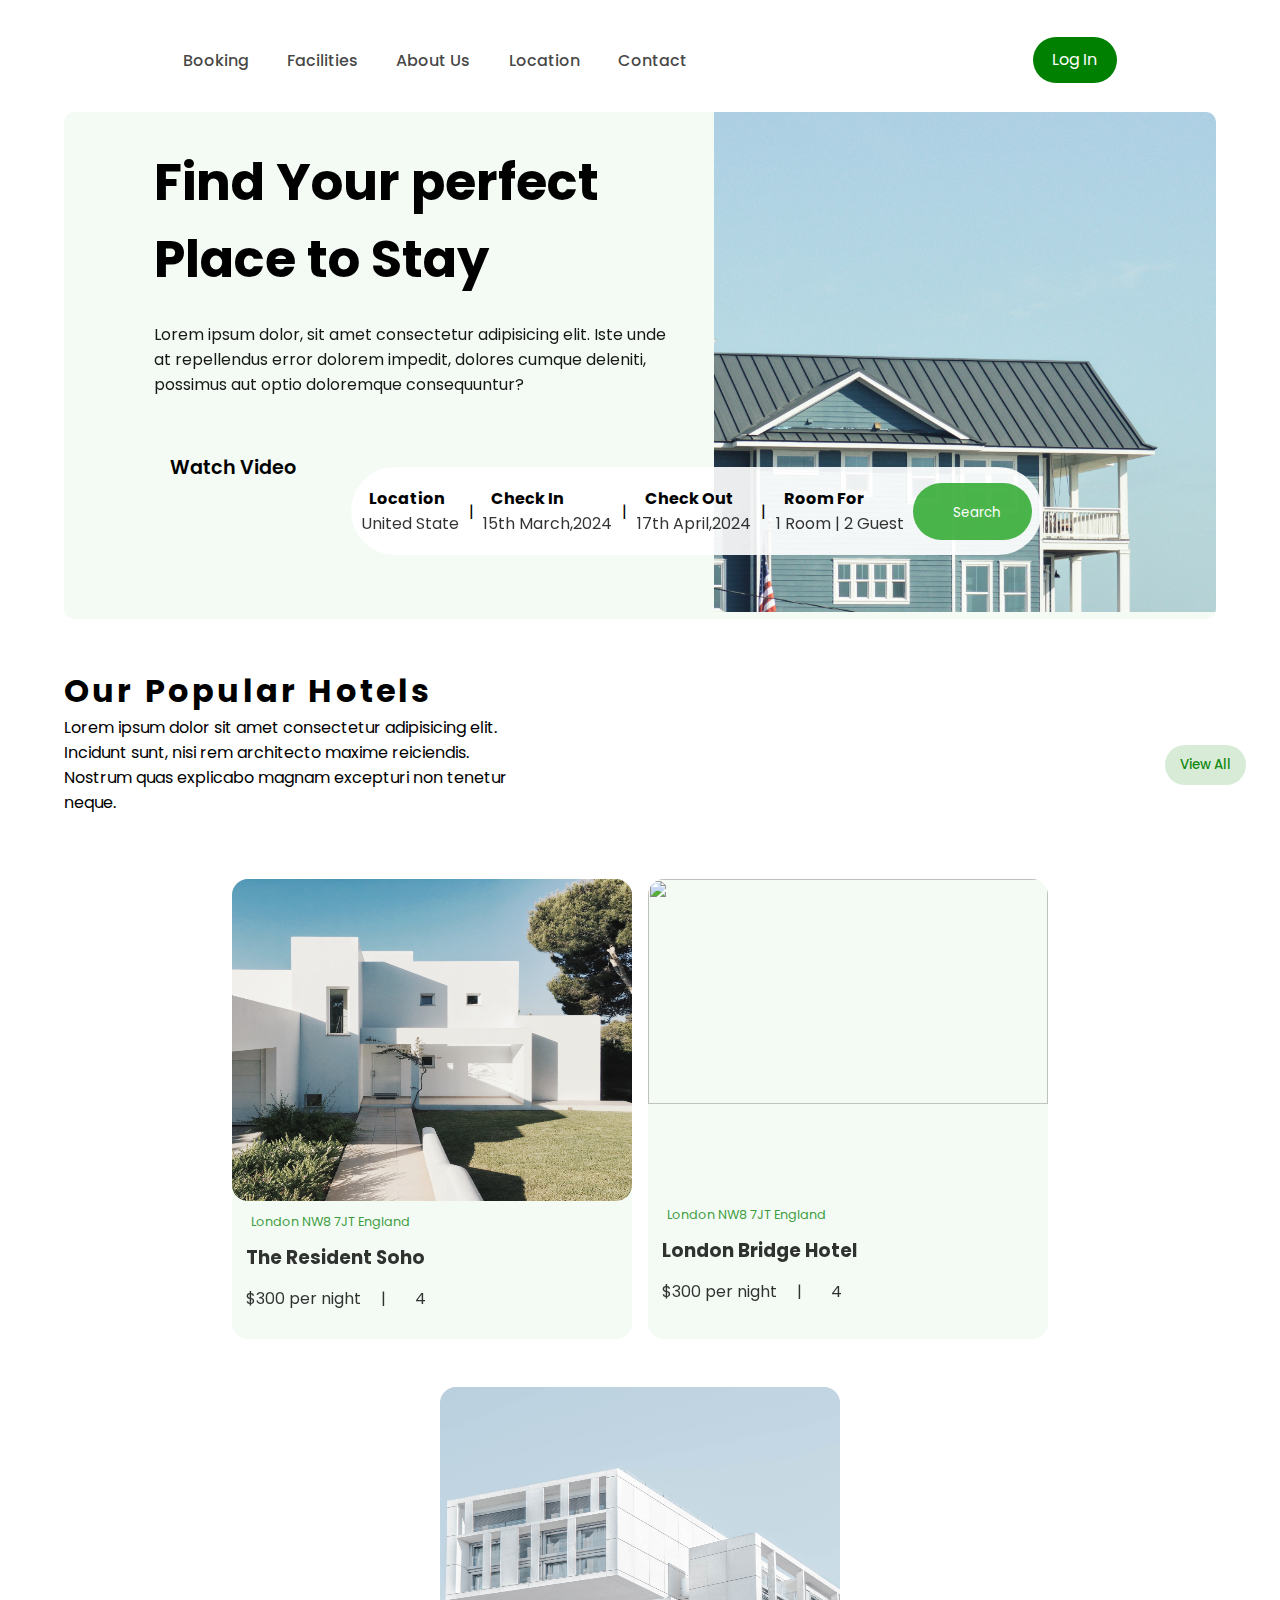
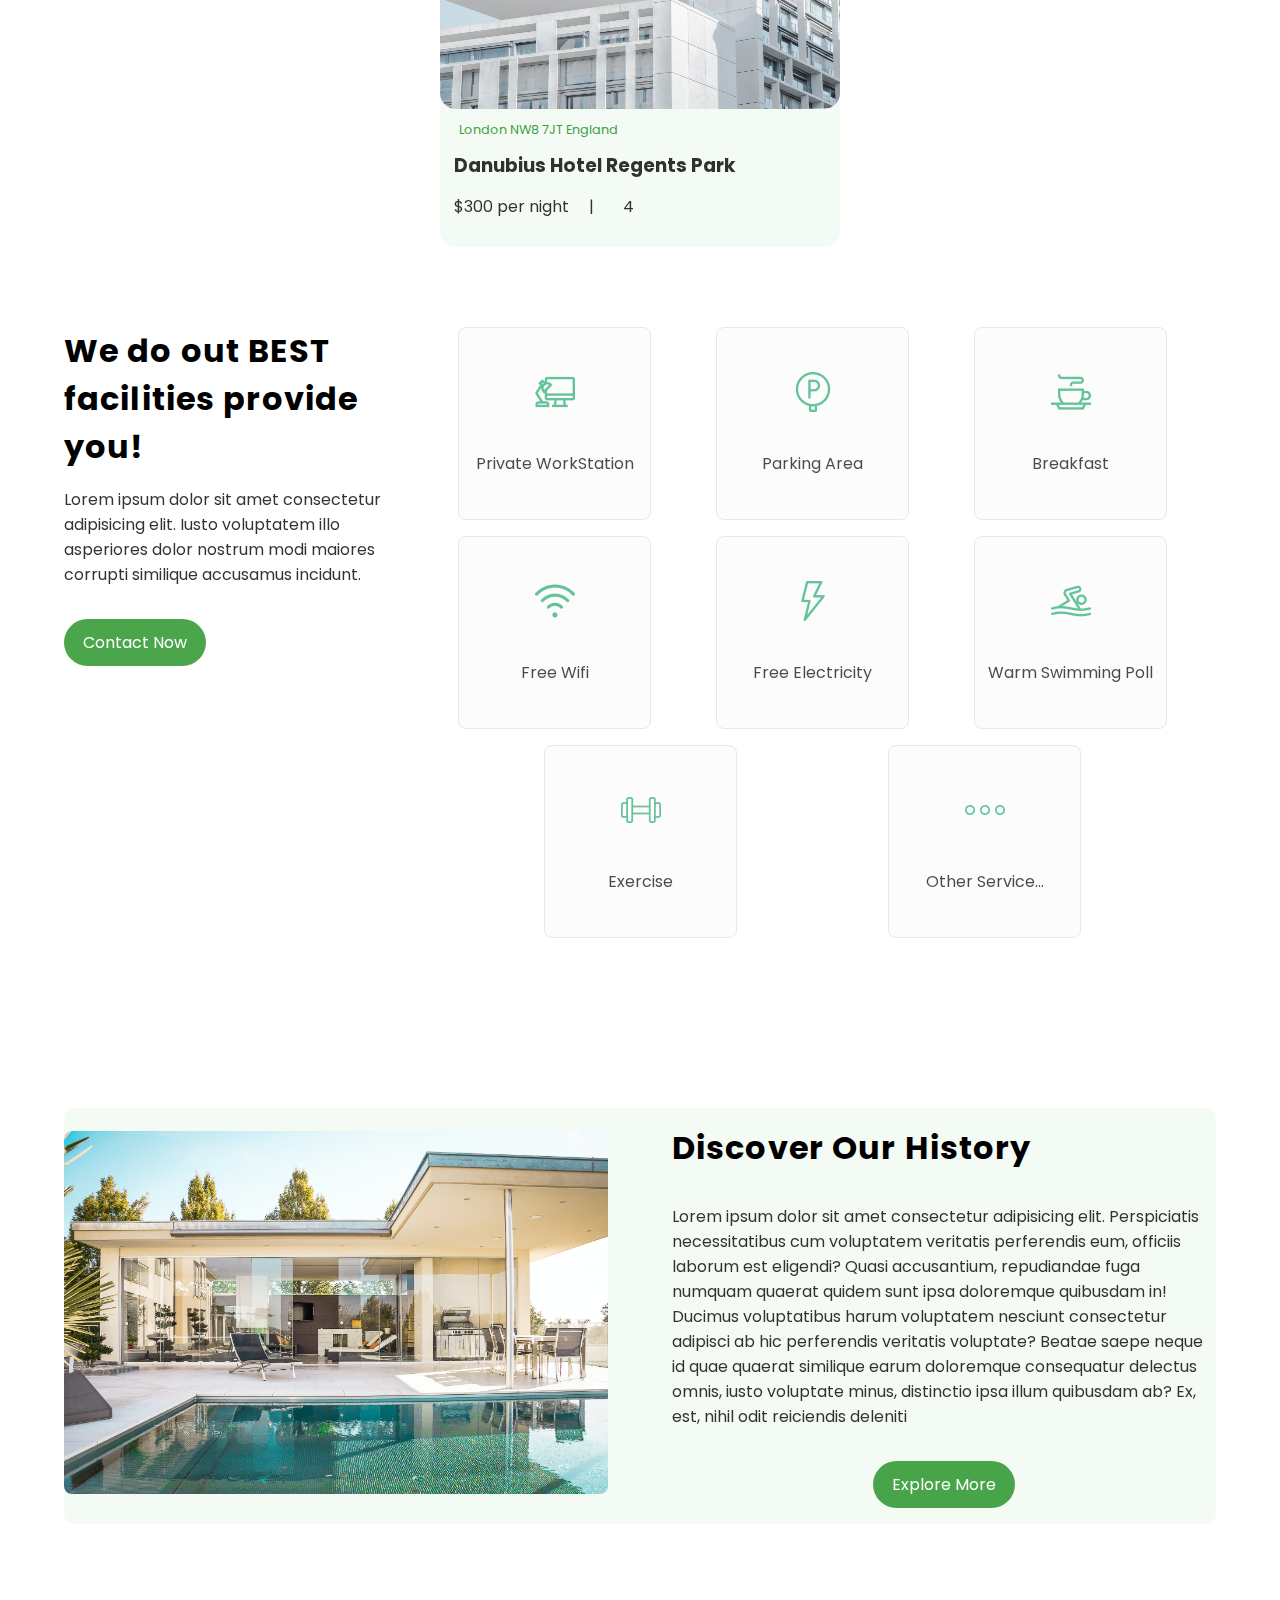
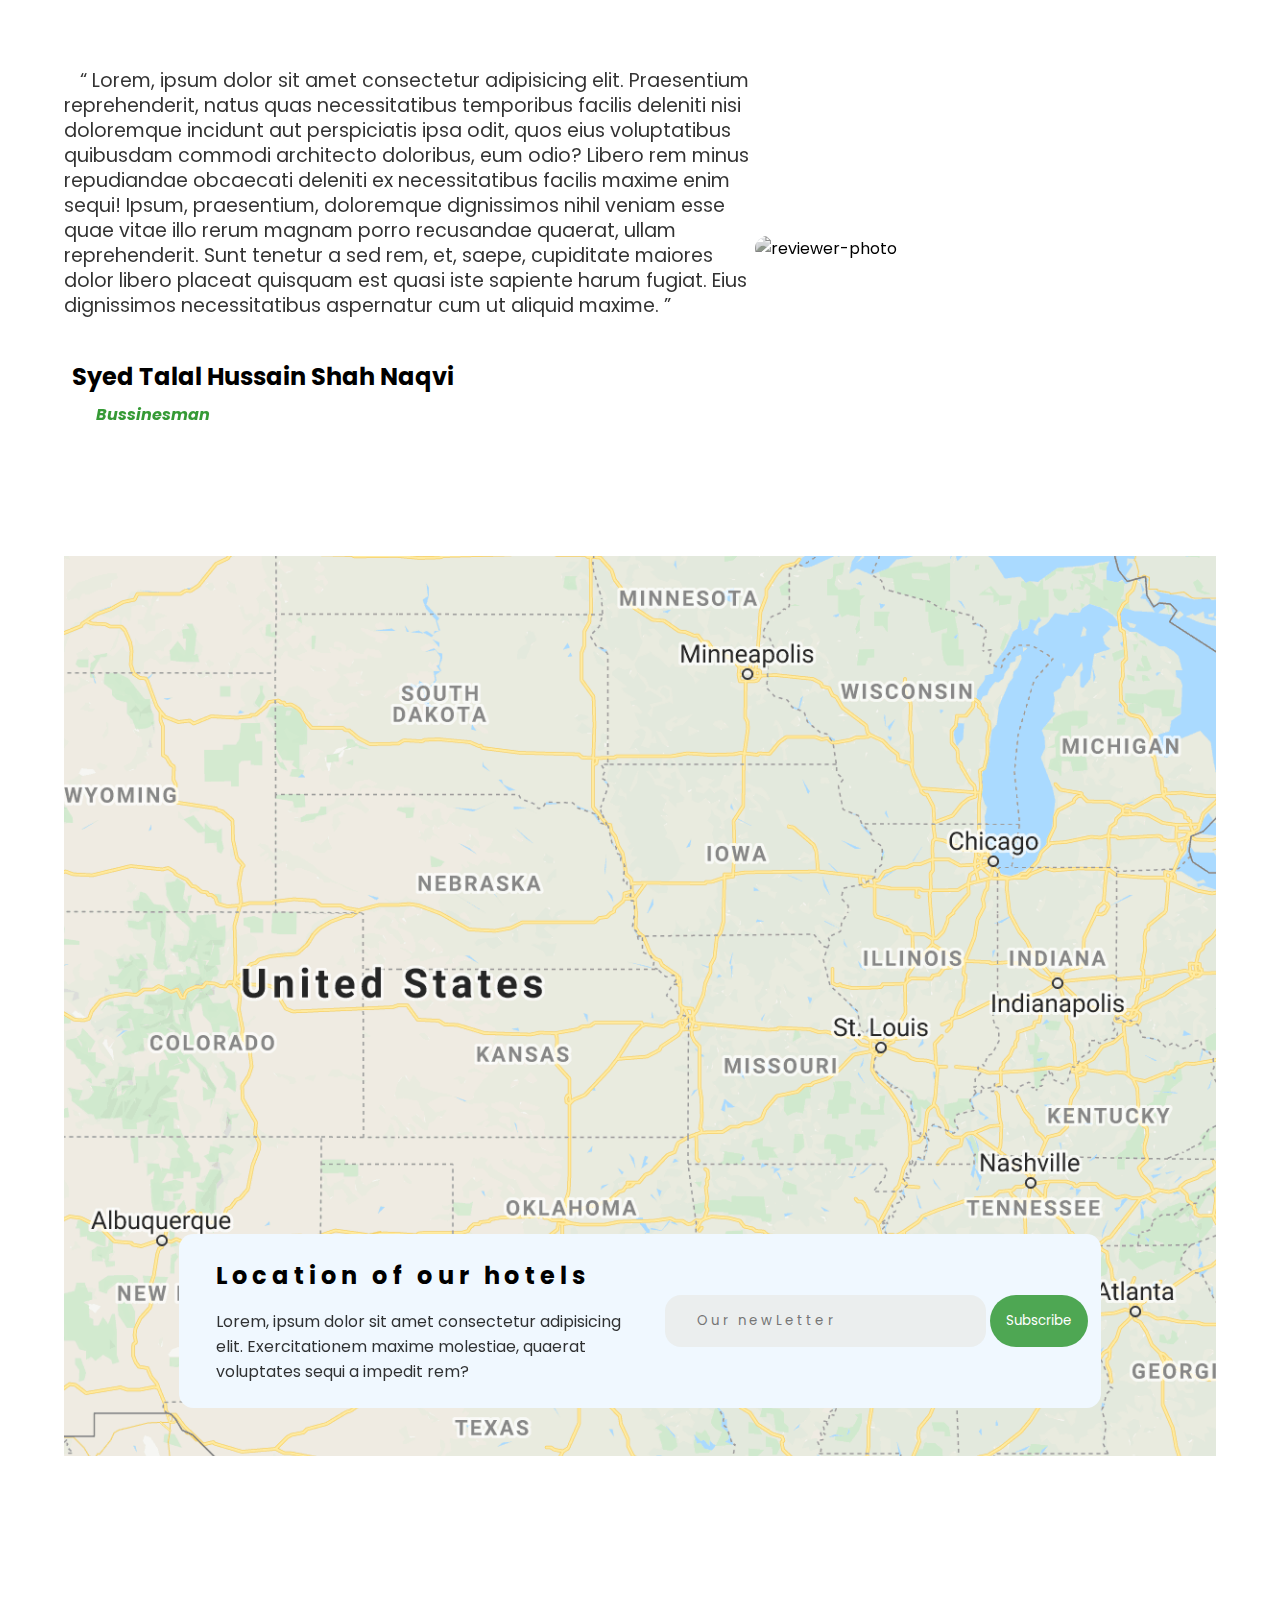
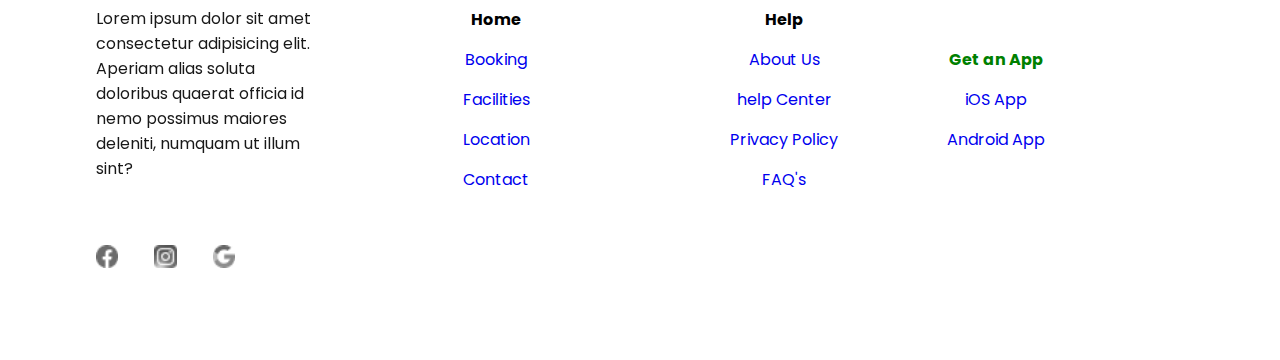
==== commit eb0b5b65: "Make Moblies responsive hotellist and signupu pages remainig" ====
--- a/index.html
+++ b/index.html
@@ -25,11 +25,11 @@
   </head>
   <body>
     <div class="main-container">
+      <div class="toggleBtn">
+
+        <i class="fa fa-bars" aria-hidden="true"></i>
+      </div>
       <nav class="Navbar">
-        <div class="toggleBtn">
-
-          <i class="fa fa-bars" aria-hidden="true"></i>
-        </div>
         <div class="nav">
           <a href="#" active class="nav-links">Booking</a>
           <a href="hotelListPage.html"class="nav-links" >Facilities</a>
--- a/style.css
+++ b/style.css
@@ -602,7 +602,7 @@
     width: 10%;
     cursor: pointer;
     filter: grayscale(1);
-    transition: 0.3s ease-in-out;
+    transition: all 0.3s ease-in-out;
 
 
 }
@@ -817,10 +817,11 @@
 /* Making it Responsive  */
 
 @media only screen and (max-width: 768px){
+    
+
+    /* navbar  */
     .nav-links{
         display: none;
-
-       
     }
 
     .toggleBtn i{
@@ -831,6 +832,237 @@
     }
     .navbarToggleShow{ 
         display: flex;
-    }
     
-}+    }
+
+    /* main header  */
+    .main-header{
+        width: 100%;
+        left: 0;
+        margin: 0;
+        margin-bottom: 2rem;
+        
+    }
+    .main-heading{
+        width: 75%;
+    }
+    .searchBtn{
+        width: 100%;
+        left: 0;
+        bottom: 0;
+        margin-bottom: 4rem;
+    }
+
+    /* hotel section  */
+    .viewAll{
+        left: 40%;
+        
+    }
+
+    /* service section  */
+    .facilities-section{
+        width: 100%;
+        flex-direction: column;
+    }
+    .info-section{
+        width: 100%;
+        height: auto;
+        display: flex;
+        justify-content: center;
+        align-items: center;
+        flex-wrap: wrap;
+        flex-direction: column;
+        margin-bottom: 4rem;
+    }
+    .contact-btn{
+       width: 100%;
+    
+    }
+    .facilities{
+        margin-bottom: 3rem;
+    }
+    /* about section */
+    .about-section{
+        width: 100%;
+        left: 0;
+        flex-direction: column;
+        margin: 0;
+        overflow: hidden;
+        
+    }
+    .img-section{
+        width: 100%;
+
+    }
+    .about-info{
+        width: 60%;
+        height: auto;
+        flex-wrap: wrap;
+    }
+    /* review-section  */
+    .review-section{
+        left: 4rem;
+        margin-top: 3rem;
+    }
+    /* news letter + map section started  */
+    .newLetter-section{
+        margin-bottom: 4rem;
+    }
+    .hotelLocation{
+        width: 100%;
+     
+       
+    }
+    .newLetter{
+       width: 70%;
+    }
+
+
+    /* footer section  */
+    .footer-section{
+        left: 0;
+        width: 100%;
+        
+    }
+    .ft-sec1{
+        
+        width: 40%;
+    }
+
+
+    /* login form  */
+    .loginForm{
+        align-items: flex-start;
+        left: 0;
+        margin-left: 0;
+        padding: 2rem;
+    }
+}
+    
+
+    /* Responsive Design for Moblies screen  */
+
+    @media only screen and (max-width: 370px){
+        .main-container{
+            width: 100%;
+        }
+        .Navbar{
+            flex-wrap: wrap;
+            height: 15%;
+            transition: all 1s ease-in-out;
+        }
+       
+        .nav{
+    
+            flex-wrap: wrap;
+        }
+
+        /* main header  */
+        .tagline{
+            font-size: 1.4rem;
+            padding: 5px;
+
+        }
+        .tagline p{
+            margin-bottom: 0.5rem;
+        }
+        .watchBtn{
+            font-size: 1rem;
+    
+        }
+        .main-img{
+
+            width: 40%;
+        }
+        .searchBtn{
+            /* width: 100%;
+            bottom: -1rem; */
+            display: none;
+           
+            
+        }
+        /* .location{
+            width: 100%;
+            padding: 4px;
+
+        } */
+
+
+        .hotel-section{
+            left: 0;
+        }
+        .section-1{
+            width: 100vw;
+        }
+        .viewAll {
+            left: 20%;
+        }
+        .cards{
+           width: 90%;
+        }
+        .card img{
+            width: 100%;
+            height: 60%;
+            margin-bottom: 1rem;
+        }
+.facilities-section{
+    width: 100%;
+    left: 0;
+}
+.info-section{
+    font-size: 1.5rem;
+}
+.facilities{
+    left: 0;
+}
+.review-section{
+    left: 0;
+    width: 100%;
+    margin-top: 4rem;
+    font-size: 1rem;
+    margin: 1rem;
+}
+
+.newLetter-section{
+    width: 100%;
+    left: 0;
+}
+
+.location-info{
+   
+    font-size: 0.8rem;
+}
+
+.SubscribeBtn , .subBtn{
+    width: 100%;
+}
+.footer-section{
+    width: 100%;
+    left: 0;
+    margin-top: 2rem;
+    height:100vh;
+    flex-direction: column;
+    align-items: center;
+}
+.ft-sec1{
+    width: 100%;
+}
+
+.ft-sec2{
+    width: 100%;
+}
+.ft-sec3{
+    width: 100%;
+}
+
+
+        
+    }
+        
+    
+
+
+
+
+
+ 
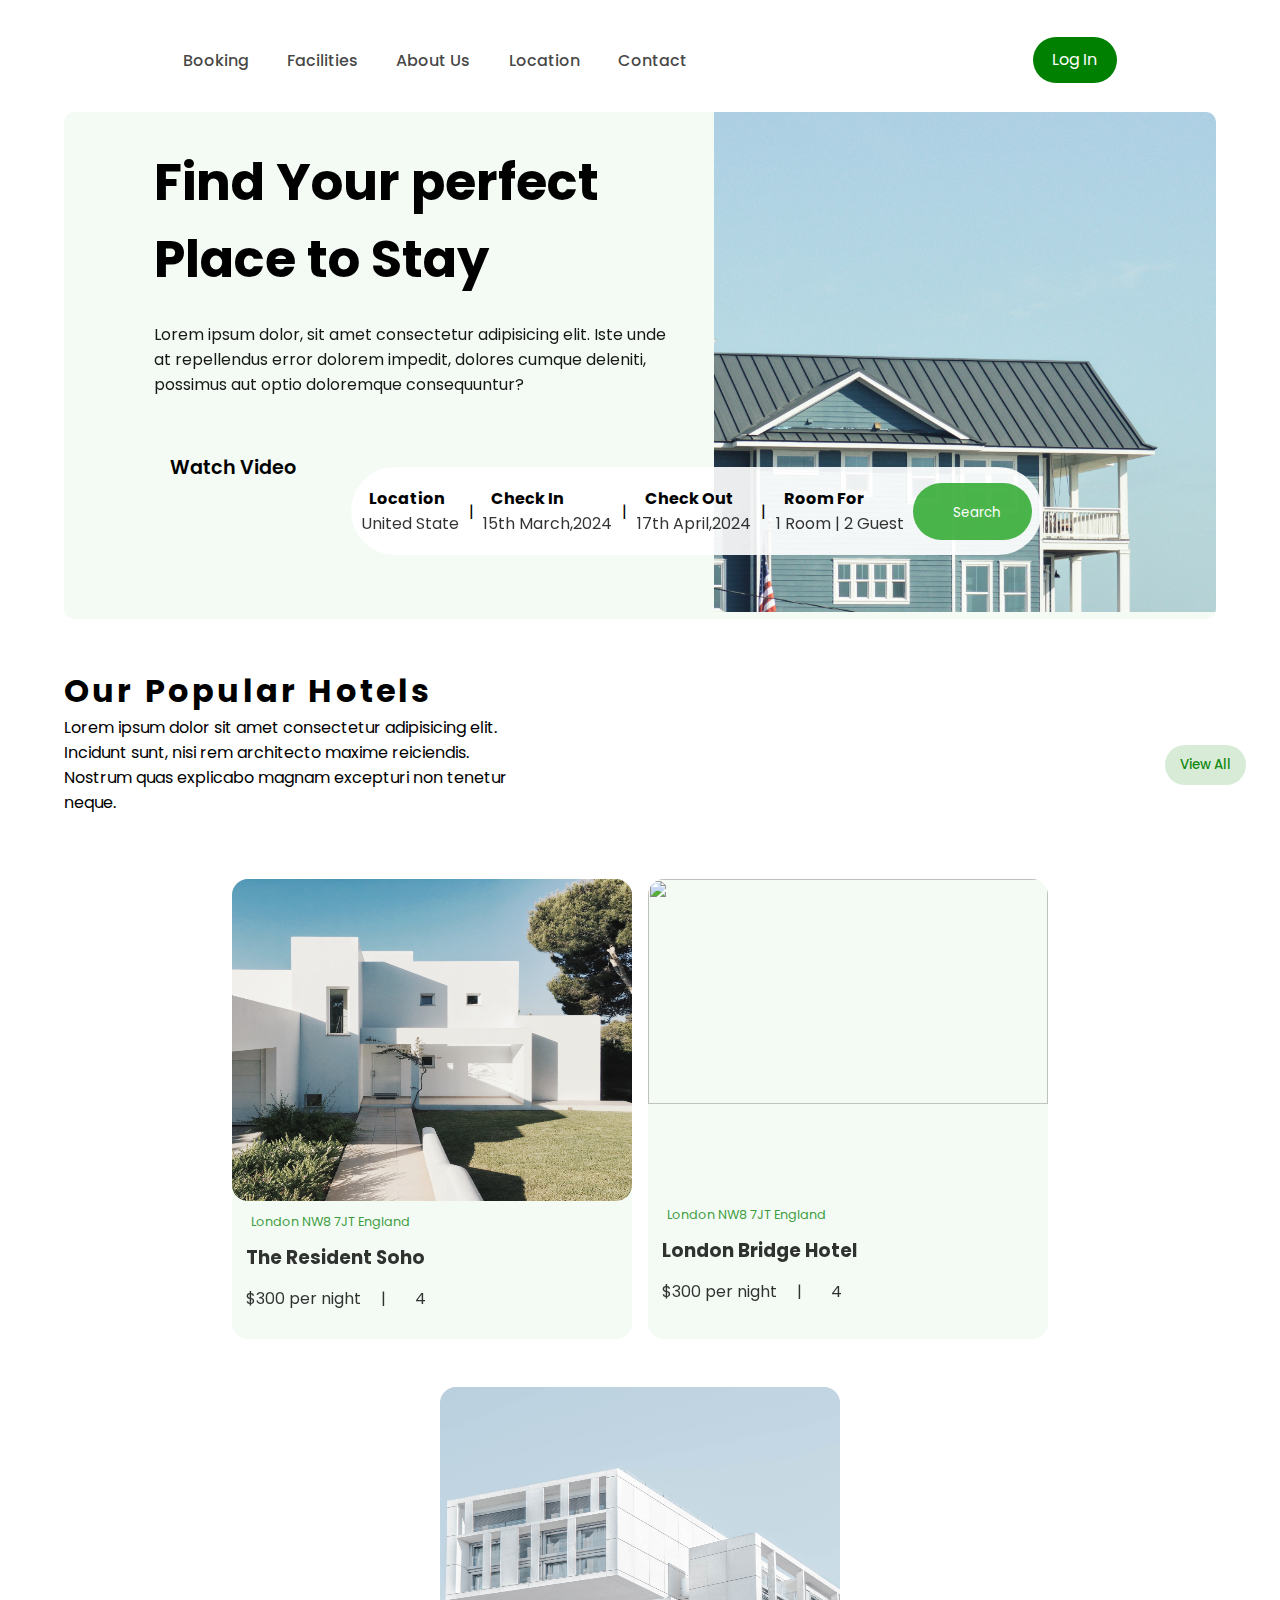
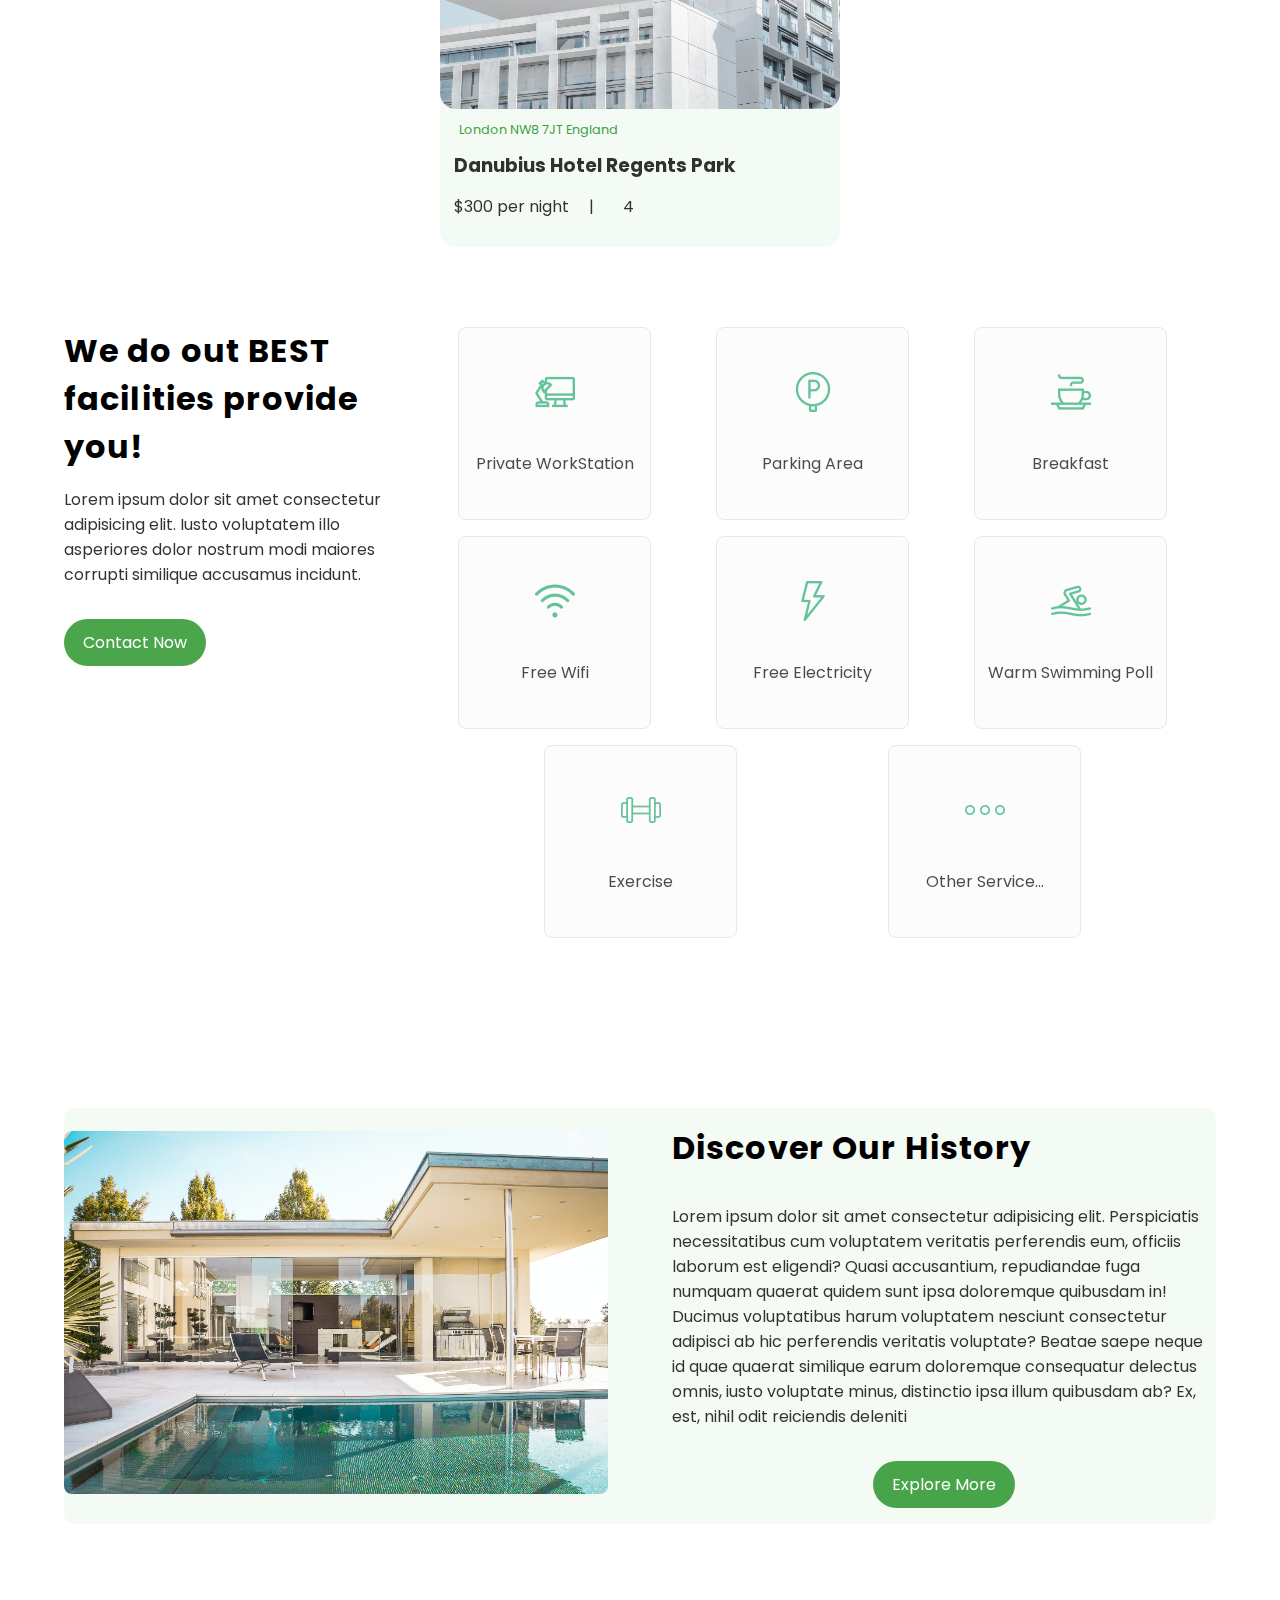
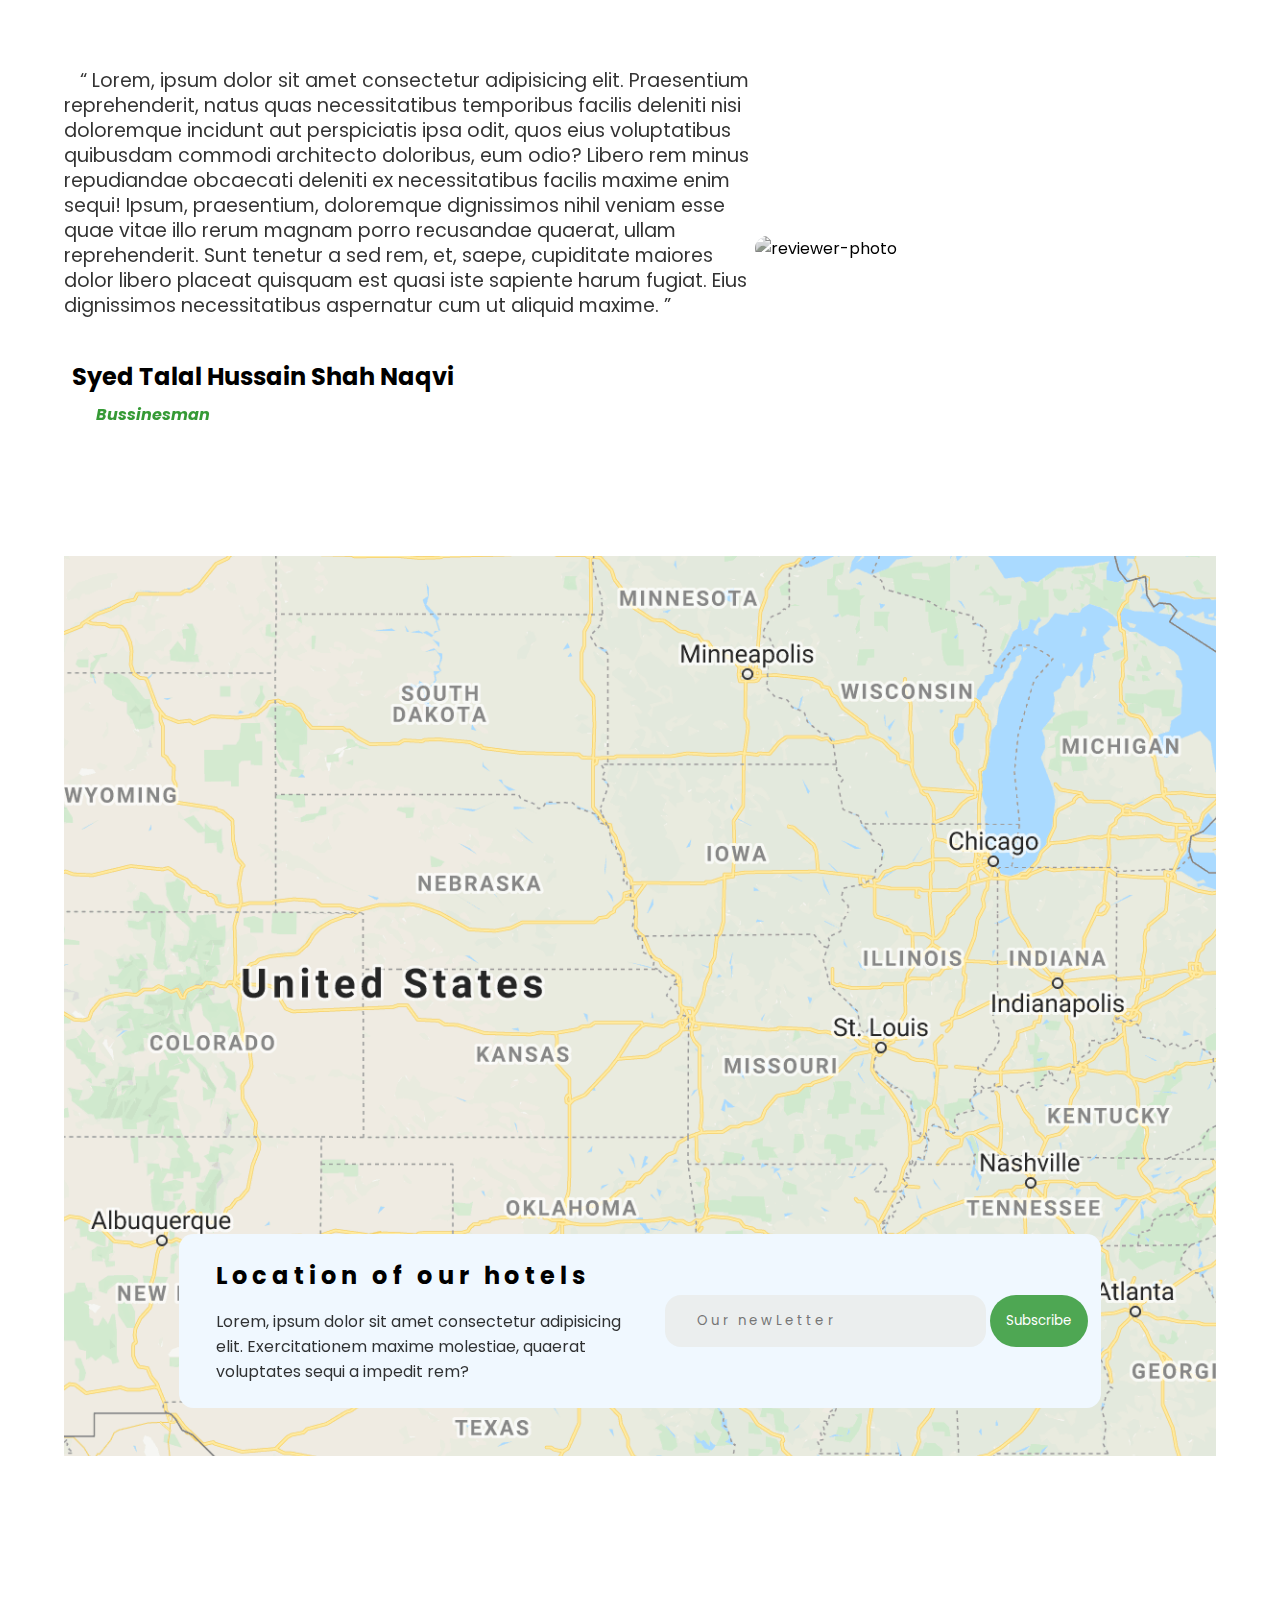
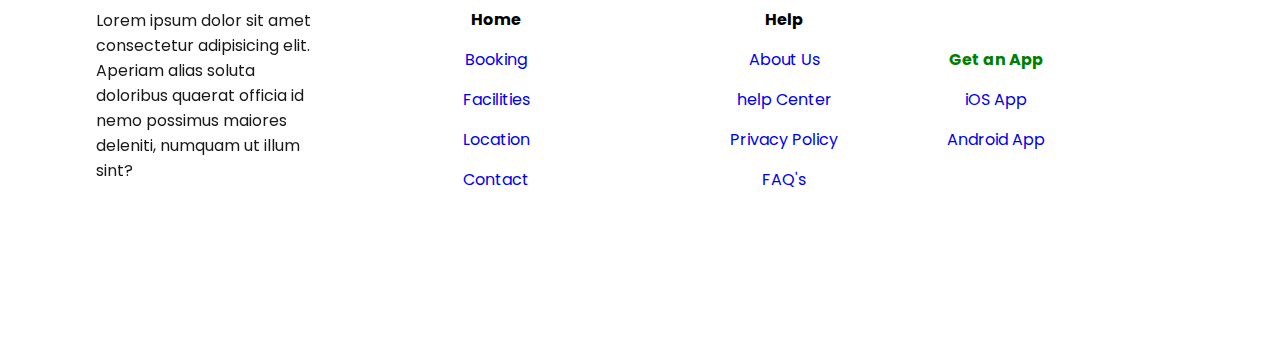
==== commit 8059b19e: "added the lazy loading on imgages" ====
--- a/index.html
+++ b/index.html
@@ -60,7 +60,7 @@
         </div>
 
         <div class="main-img">
-          <img src="./images/header-bg.jpeg" alt="Main-header-image" />
+          <img src="./images/header-bg.jpeg"  alt="Main-header-image" loading="eager" />
         </div>
 
 
@@ -136,7 +136,7 @@
         <!-- cards  -->
         <div class="cards">
           <div class="card">
-            <img src="./images/h1.jpeg" alt="" />
+            <img src="./images/h1.jpeg" alt="" loading="lazy" />
             <a href="#">London NW8 7JT England</a>
             <div class="card-title">
               <h3>The Resident Soho</h3>
@@ -155,7 +155,7 @@
           </div>
 
           <div class="card">
-            <img src="./images/h2.jpeg" alt="" />
+            <img src="./images/h2.jpeg" alt="" loading="lazy" />
             <a href="#">London NW8 7JT England</a>
             <div class="card-title">
               <h3>London Bridge Hotel</h3>
@@ -174,7 +174,7 @@
           </div>
 
           <div class="card">
-            <img src="./images/h3.jpeg" alt="" />
+            <img src="./images/h3.jpeg" alt="" loading="lazy" />
             <a href="#">London NW8 7JT England</a>
             <div class="card-title">
               <h3>Danubius Hotel Regents Park</h3>
@@ -216,7 +216,7 @@
           <!-- cards  -->
           <div class="facility-card">
             <div class="facilities-img">
-              <img src="./images/workspace 1.png" alt="workStation" />
+              <img src="./images/workspace 1.png" alt="workStation"  loading="lazy"/>
             </div>
             <div class="facilities-title">
               <p>Private WorkStation</p>
@@ -226,7 +226,7 @@
           <!-- cards  -->
           <div class="facility-card">
             <div class="facilities-img">
-              <img src="./images/parking-area (1) 1.png" alt="Parking Area" />
+              <img src="./images/parking-area (1) 1.png" alt="Parking Area" loading="lazy" />
             </div>
             <div class="facilities-title">
               <p>Parking Area</p>
@@ -237,7 +237,7 @@
           <!-- cards  -->
           <div class="facility-card">
             <div class="facilities-img">
-              <img src="./images/cappuccino 1.png" alt="BreakFast" />
+              <img src="./images/cappuccino 1.png" alt="BreakFast"  loading="lazy"/>
             </div>
             <div class="facilities-title">
               <p>Breakfast</p>
@@ -248,7 +248,7 @@
           <!-- cards  -->
           <div class="facility-card">
             <div class="facilities-img">
-              <img src="./images/wifi (2) 1.png" alt="wifi" />
+              <img src="./images/wifi (2) 1.png" alt="wifi" loading="lazy" />
             </div>
             <div class="facilities-title">
               <p>Free Wifi</p>
@@ -259,7 +259,7 @@
           <!-- cards  -->
           <div class="facility-card">
             <div class="facilities-img">
-              <img src="./images/flash (1) 1.png" alt="Free Electricity" />
+              <img src="./images/flash (1) 1.png" alt="Free Electricity" loading="lazy" />
             </div>
             <div class="facilities-title">
               <p>Free Electricity</p>
@@ -270,7 +270,7 @@
           <!-- cards  -->
           <div class="facility-card">
             <div class="facilities-img">
-              <img src="./images/swimmer 1.png" alt="Swimming Poll" />
+              <img src="./images/swimmer 1.png" alt="Swimming Poll" loading="lazy" />
             </div>
             <div class="facilities-title">
               <p>Warm Swimming Poll</p>
@@ -281,7 +281,7 @@
           <!-- cards  -->
           <div class="facility-card">
             <div class="facilities-img">
-              <img src="./images/dumbell 1.png" alt="Exercise" />
+              <img src="./images/dumbell 1.png" alt="Exercise"  loading="lazy"/>
             </div>
             <div class="facilities-title">
               <p>Exercise</p>
@@ -292,7 +292,7 @@
           <!-- cards  -->
           <div class="facility-card">
             <div class="facilities-img">
-              <img src="./images/ellipsis 1.png" alt="Other" />
+              <img src="./images/ellipsis 1.png" alt="Other" loading="lazy" />
             </div>
             <div class="facilities-title">
               <p>Other Service...</p>
@@ -307,7 +307,7 @@
 
       <div class="about-section">
         <div class="img-section">
-          <img src="./images/about-section.jpeg" alt="About-section Image" />
+          <img src="./images/about-section.jpeg" alt="About-section Image" loading="lazy" />
         </div>
         <div class="about-info">
           <div class="info-heading">
@@ -355,7 +355,7 @@
           </div>
         </div>
         <div class="reviewer-photo">
-          <img src="./images/testimo....jpeg" alt="reviewer-photo" />
+          <img src="./images/testimo....jpeg" alt="reviewer-photo" loading="lazy" />
         </div>
         <!-- review section ended  -->
       </div>
@@ -395,9 +395,9 @@
             deleniti, numquam ut illum sint?
           </p>
           <div class="icons">
-            <img src="./images/Group 23.png" alt="Facebook" />
-            <img src="./images/Group 24.png" alt="Instagram" />
-            <img src="./images/search 1.png" alt="Google" />
+            <img src="./images/Group 23.png" alt="Facebook"  loading="lazy"/>
+            <img src="./images/Group 24.png" alt="Instagram" loading="lazy"/>
+            <img src="./images/search 1.png" alt="Google"  loading="lazy"/>
           </div>
         </div>
         <div class="ft-sec2">
--- a/style.css
+++ b/style.css
@@ -338,7 +338,9 @@
 }
 
 .facility-card:hover {
-    box-shadow: 12px 12px 5px rgba(232, 232, 232, 1);
+    /* box-shadow: 12px 12px 5px rgba(232, 232, 232, 1); */
+    box-shadow: 5px 15px 10px rgba(8, 93, 2, 0.971);
+
 
 }
 
@@ -817,6 +819,12 @@
 /* Making it Responsive  */
 
 @media only screen and (max-width: 768px){
+    
+    .Navbar{
+        flex-wrap: wrap;
+        height: 15%;
+        transition: all 1s ease-in-out;
+    }
     
 
     /* navbar  */
@@ -946,6 +954,8 @@
         .main-container{
             width: 100%;
         }
+
+
         .Navbar{
             flex-wrap: wrap;
             height: 15%;
@@ -968,6 +978,9 @@
         }
         .watchBtn{
             font-size: 1rem;
+            margin: 0;
+            top: .6rem;
+           
     
         }
         .main-img{
@@ -1034,6 +1047,7 @@
 }
 
 .SubscribeBtn , .subBtn{
+    overflow: hidden;
     width: 100%;
 }
 .footer-section{
